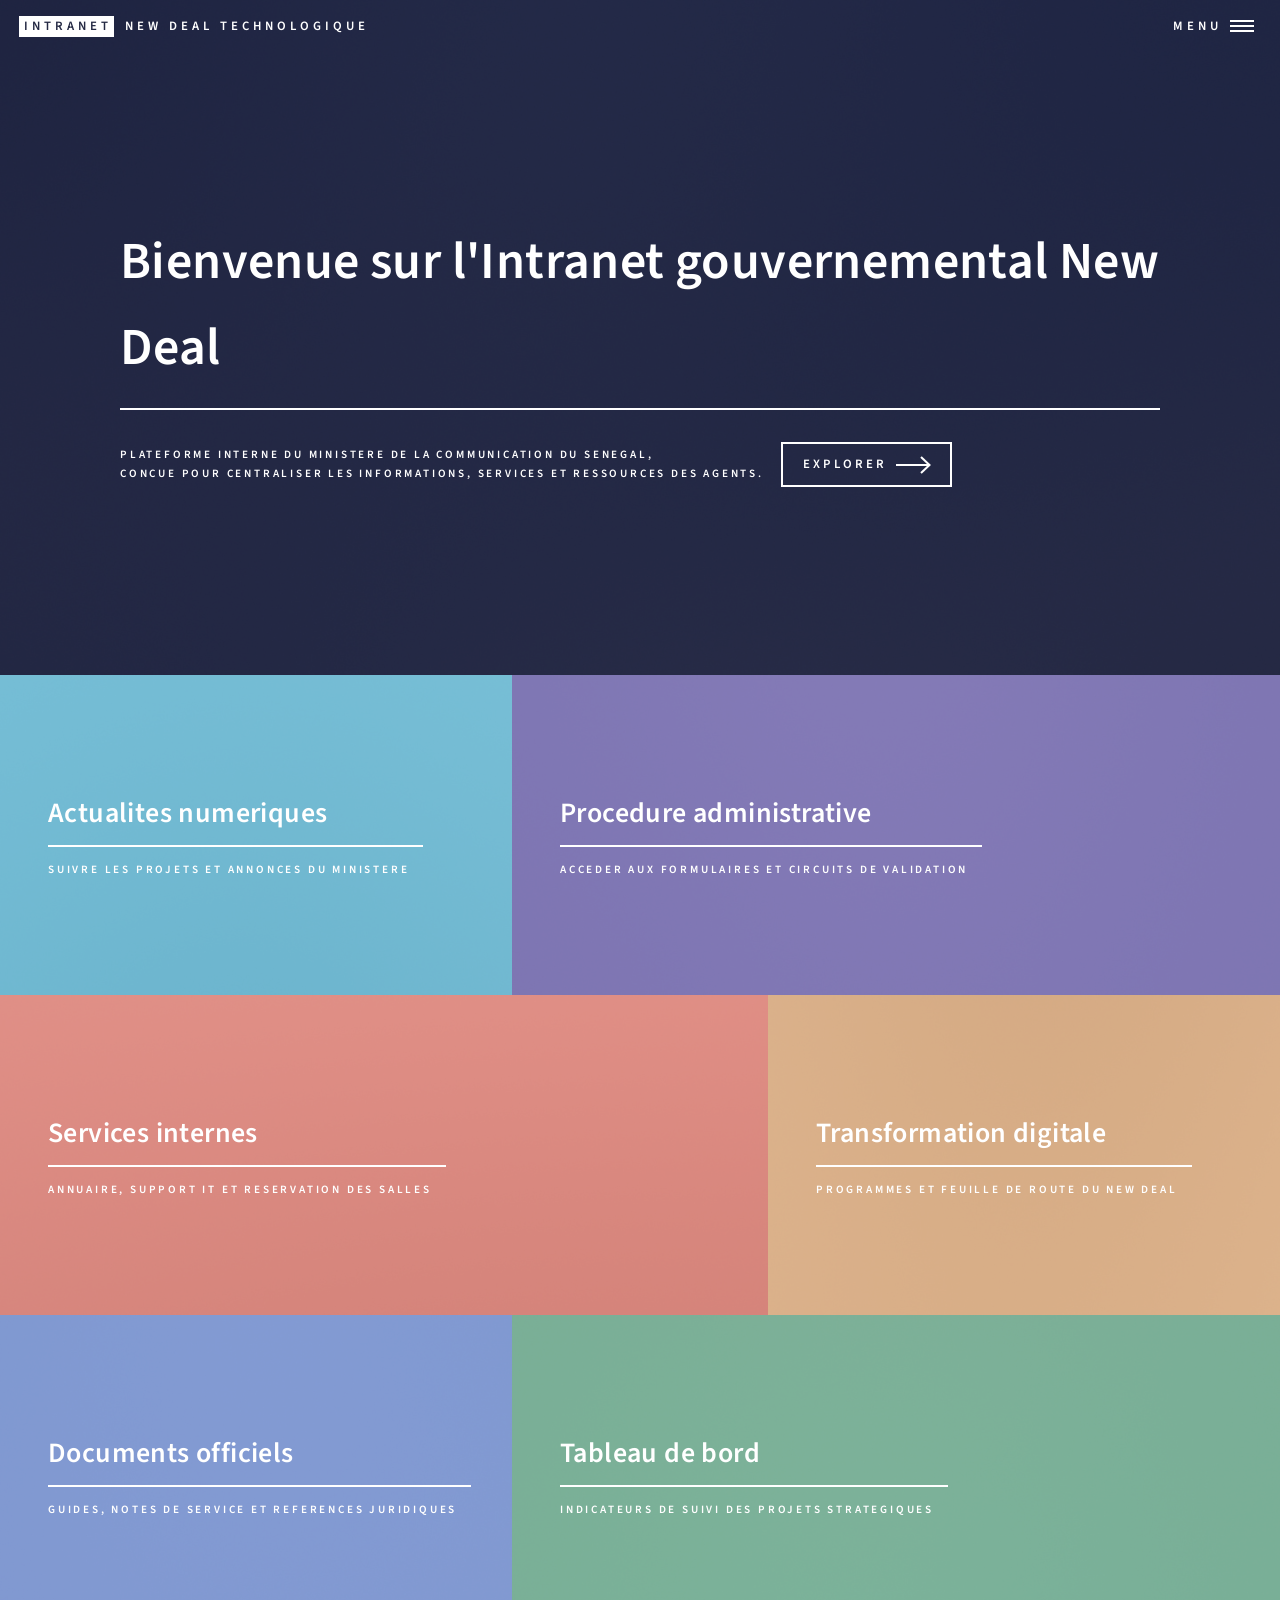
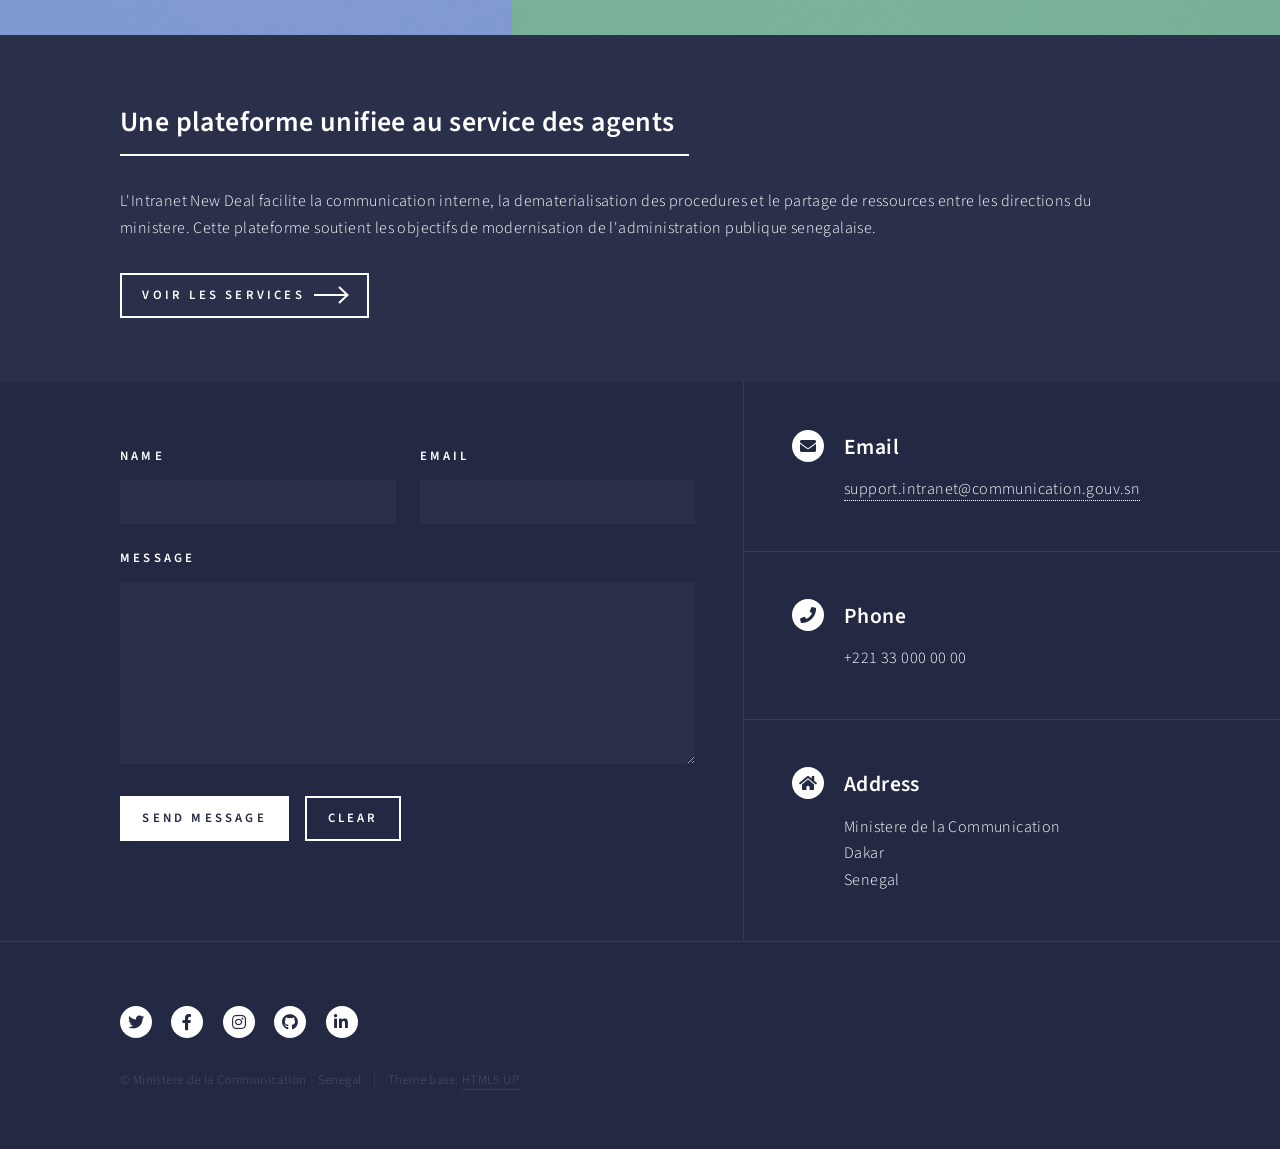
==== index.html @ 8e2087c8 "feat: setup intranet newdeal with CI/CD pipelines" ====
<!DOCTYPE HTML>
<!--
	Forty by HTML5 UP
	html5up.net | @ajlkn
	Free for personal and commercial use under the CCA 3.0 license (html5up.net/license)
-->
<html>
	<head>
		<title>Intranet New Deal Technologique - Ministere de la Communication</title>
		<meta charset="utf-8" />
		<meta name="viewport" content="width=device-width, initial-scale=1, user-scalable=no" />
		<link rel="stylesheet" href="assets/css/main.css" />
		<noscript><link rel="stylesheet" href="assets/css/noscript.css" /></noscript>
	</head>
	<body class="is-preload">

		<!-- Wrapper -->
			<div id="wrapper">

				<!-- Header -->
					<header id="header" class="alt">
						<a href="index.html" class="logo"><strong>Intranet</strong> <span>New Deal Technologique</span></a>
						<nav>
							<a href="#menu">Menu</a>
						</nav>
					</header>

				<!-- Menu -->
					<nav id="menu">
						<ul class="links">
							<li><a href="index.html">Accueil</a></li>
							<li><a href="landing.html">Services</a></li>
							<li><a href="generic.html">Direction ministerielle</a></li>
							<li><a href="elements.html">Ressources</a></li>
						</ul>
						<ul class="actions stacked">
							<li><a href="#one" class="button primary fit scrolly">Acceder aux services</a></li>
							<li><a href="#contact" class="button fit scrolly">Contacter le support</a></li>
						</ul>
					</nav>

				<!-- Banner -->
					<section id="banner" class="major">
						<div class="inner">
							<header class="major">
								<h1>Bienvenue sur l'Intranet gouvernemental New Deal</h1>
							</header>
							<div class="content">
								<p>Plateforme interne du Ministere de la Communication du Senegal,<br />
								concue pour centraliser les informations, services et ressources des agents.</p>
								<ul class="actions">
									<li><a href="#one" class="button next scrolly">Explorer</a></li>
								</ul>
							</div>
						</div>
					</section>

				<!-- Main -->
					<div id="main">

						<!-- One -->
							<section id="one" class="tiles">
								<article>
									<span class="image">
										<img src="images/pic01.jpg" alt="" />
									</span>
									<header class="major">
										<h3><a href="landing.html" class="link">Actualites numeriques</a></h3>
										<p>Suivre les projets et annonces du ministere</p>
									</header>
								</article>
								<article>
									<span class="image">
										<img src="images/pic02.jpg" alt="" />
									</span>
									<header class="major">
										<h3><a href="landing.html" class="link">Procedure administrative</a></h3>
										<p>Acceder aux formulaires et circuits de validation</p>
									</header>
								</article>
								<article>
									<span class="image">
										<img src="images/pic03.jpg" alt="" />
									</span>
									<header class="major">
										<h3><a href="landing.html" class="link">Services internes</a></h3>
										<p>Annuaire, support IT et reservation des salles</p>
									</header>
								</article>
								<article>
									<span class="image">
										<img src="images/pic04.jpg" alt="" />
									</span>
									<header class="major">
										<h3><a href="landing.html" class="link">Transformation digitale</a></h3>
										<p>Programmes et feuille de route du New Deal</p>
									</header>
								</article>
								<article>
									<span class="image">
										<img src="images/pic05.jpg" alt="" />
									</span>
									<header class="major">
										<h3><a href="landing.html" class="link">Documents officiels</a></h3>
										<p>Guides, notes de service et references juridiques</p>
									</header>
								</article>
								<article>
									<span class="image">
										<img src="images/pic06.jpg" alt="" />
									</span>
									<header class="major">
										<h3><a href="landing.html" class="link">Tableau de bord</a></h3>
										<p>Indicateurs de suivi des projets strategiques</p>
									</header>
								</article>
							</section>

						<!-- Two -->
							<section id="two">
								<div class="inner">
									<header class="major">
										<h2>Une plateforme unifiee au service des agents</h2>
									</header>
									<p>L'Intranet New Deal facilite la communication interne, la dematerialisation des procedures et le partage de ressources entre les directions du ministere. Cette plateforme soutient les objectifs de modernisation de l'administration publique senegalaise.</p>
									<ul class="actions">
										<li><a href="landing.html" class="button next">Voir les services</a></li>
									</ul>
								</div>
							</section>

					</div>

				<!-- Contact -->
					<section id="contact">
						<div class="inner">
							<section>
								<form method="post" action="#">
									<div class="fields">
										<div class="field half">
											<label for="name">Name</label>
											<input type="text" name="name" id="name" />
										</div>
										<div class="field half">
											<label for="email">Email</label>
											<input type="text" name="email" id="email" />
										</div>
										<div class="field">
											<label for="message">Message</label>
											<textarea name="message" id="message" rows="6"></textarea>
										</div>
									</div>
									<ul class="actions">
										<li><input type="submit" value="Send Message" class="primary" /></li>
										<li><input type="reset" value="Clear" /></li>
									</ul>
								</form>
							</section>
							<section class="split">
								<section>
									<div class="contact-method">
										<span class="icon solid alt fa-envelope"></span>
										<h3>Email</h3>
										<a href="#">support.intranet@communication.gouv.sn</a>
									</div>
								</section>
								<section>
									<div class="contact-method">
										<span class="icon solid alt fa-phone"></span>
										<h3>Phone</h3>
										<span>+221 33 000 00 00</span>
									</div>
								</section>
								<section>
									<div class="contact-method">
										<span class="icon solid alt fa-home"></span>
										<h3>Address</h3>
										<span>Ministere de la Communication<br />
										Dakar<br />
										Senegal</span>
									</div>
								</section>
							</section>
						</div>
					</section>

				<!-- Footer -->
					<footer id="footer">
						<div class="inner">
							<ul class="icons">
								<li><a href="#" class="icon brands alt fa-twitter"><span class="label">Twitter</span></a></li>
								<li><a href="#" class="icon brands alt fa-facebook-f"><span class="label">Facebook</span></a></li>
								<li><a href="#" class="icon brands alt fa-instagram"><span class="label">Instagram</span></a></li>
								<li><a href="#" class="icon brands alt fa-github"><span class="label">GitHub</span></a></li>
								<li><a href="#" class="icon brands alt fa-linkedin-in"><span class="label">LinkedIn</span></a></li>
							</ul>
							<ul class="copyright">
								<li>&copy; Ministere de la Communication - Senegal</li><li>Theme base: <a href="https://html5up.net">HTML5 UP</a></li>
							</ul>
						</div>
					</footer>

			</div>

		<!-- Scripts -->
			<script src="assets/js/jquery.min.js"></script>
			<script src="assets/js/jquery.scrolly.min.js"></script>
			<script src="assets/js/jquery.scrollex.min.js"></script>
			<script src="assets/js/browser.min.js"></script>
			<script src="assets/js/breakpoints.min.js"></script>
			<script src="assets/js/util.js"></script>
			<script src="assets/js/main.js"></script>

	</body>
</html>
---- assets/css/main.css ----
@import url(fontawesome-all.min.css);
@import url("https://fonts.googleapis.com/css?family=Source+Sans+Pro:300,300italic,600,600italic");

/*
	Forty by HTML5 UP
	html5up.net | @ajlkn
	Free for personal and commercial use under the CCA 3.0 license (html5up.net/license)
*/

html, body, div, span, applet, object,
iframe, h1, h2, h3, h4, h5, h6, p, blockquote,
pre, a, abbr, acronym, address, big, cite,
code, del, dfn, em, img, ins, kbd, q, s, samp,
small, strike, strong, sub, sup, tt, var, b,
u, i, center, dl, dt, dd, ol, ul, li, fieldset,
form, label, legend, table, caption, tbody,
tfoot, thead, tr, th, td, article, aside,
canvas, details, embed, figure, figcaption,
footer, header, hgroup, menu, nav, output, ruby,
section, summary, time, mark, audio, video {
	margin: 0;
	padding: 0;
	border: 0;
	font-size: 100%;
	font: inherit;
	vertical-align: baseline;}

article, aside, details, figcaption, figure,
footer, header, hgroup, menu, nav, section {
	display: block;}

body {
	line-height: 1;
}

ol, ul {
	list-style: none;
}

blockquote, q {
	quotes: none;
}

	blockquote:before, blockquote:after, q:before, q:after {
		content: '';
		content: none;
	}

table {
	border-collapse: collapse;
	border-spacing: 0;
}

body {
	-webkit-text-size-adjust: none;
}

mark {
	background-color: transparent;
	color: inherit;
}

input::-moz-focus-inner {
	border: 0;
	padding: 0;
}

input, select, textarea {
	-moz-appearance: none;
	-webkit-appearance: none;
	-ms-appearance: none;
	appearance: none;
}

/* Basic */

	@-ms-viewport {
		width: device-width;
	}

	body {
		-ms-overflow-style: scrollbar;
	}

	@media screen and (max-width: 480px) {

		html, body {
			min-width: 320px;
		}

	}

	html {
		box-sizing: border-box;
	}

	*, *:before, *:after {
		box-sizing: inherit;
	}

	body {
		background: #242943;
	}

		body.is-preload *, body.is-preload *:before, body.is-preload *:after {
			-moz-animation: none !important;
			-webkit-animation: none !important;
			-ms-animation: none !important;
			animation: none !important;
			-moz-transition: none !important;
			-webkit-transition: none !important;
			-ms-transition: none !important;
			transition: none !important;
		}

/* Type */

	body, input, select, textarea {
		color: #ffffff;
		font-family: "Source Sans Pro", Helvetica, sans-serif;
		font-size: 17pt;
		font-weight: 300;
		letter-spacing: 0.025em;
		line-height: 1.65;
	}

		@media screen and (max-width: 1680px) {

			body, input, select, textarea {
				font-size: 14pt;
			}

		}

		@media screen and (max-width: 1280px) {

			body, input, select, textarea {
				font-size: 12pt;
			}

		}

		@media screen and (max-width: 360px) {

			body, input, select, textarea {
				font-size: 11pt;
			}

		}

	a {
		-moz-transition: color 0.2s ease-in-out, border-bottom-color 0.2s ease-in-out;
		-webkit-transition: color 0.2s ease-in-out, border-bottom-color 0.2s ease-in-out;
		-ms-transition: color 0.2s ease-in-out, border-bottom-color 0.2s ease-in-out;
		transition: color 0.2s ease-in-out, border-bottom-color 0.2s ease-in-out;
		border-bottom: dotted 1px;
		color: inherit;
		text-decoration: none;
	}

		a:hover {
			border-bottom-color: transparent;
			color: #9bf1ff !important;
		}

		a:active {
			color: #53e3fb !important;
		}

	strong, b {
		color: #ffffff;
		font-weight: 600;
	}

	em, i {
		font-style: italic;
	}

	p {
		margin: 0 0 2em 0;
	}

	h1, h2, h3, h4, h5, h6 {
		color: #ffffff;
		font-weight: 600;
		line-height: 1.65;
		margin: 0 0 1em 0;
	}

		h1 a, h2 a, h3 a, h4 a, h5 a, h6 a {
			color: inherit;
			border-bottom: 0;
		}

	h1 {
		font-size: 2.5em;
	}

	h2 {
		font-size: 1.75em;
	}

	h3 {
		font-size: 1.35em;
	}

	h4 {
		font-size: 1.1em;
	}

	h5 {
		font-size: 0.9em;
	}

	h6 {
		font-size: 0.7em;
	}

	@media screen and (max-width: 736px) {

		h1 {
			font-size: 2em;
		}

		h2 {
			font-size: 1.5em;
		}

		h3 {
			font-size: 1.25em;
		}

	}

	sub {
		font-size: 0.8em;
		position: relative;
		top: 0.5em;
	}

	sup {
		font-size: 0.8em;
		position: relative;
		top: -0.5em;
	}

	blockquote {
		border-left: solid 4px rgba(212, 212, 255, 0.1);
		font-style: italic;
		margin: 0 0 2em 0;
		padding: 0.5em 0 0.5em 2em;
	}

	code {
		background: rgba(212, 212, 255, 0.035);
		font-family: "Courier New", monospace;
		font-size: 0.9em;
		margin: 0 0.25em;
		padding: 0.25em 0.65em;
	}

	pre {
		-webkit-overflow-scrolling: touch;
		font-family: "Courier New", monospace;
		font-size: 0.9em;
		margin: 0 0 2em 0;
	}

		pre code {
			display: block;
			line-height: 1.75;
			padding: 1em 1.5em;
			overflow-x: auto;
		}

	hr {
		border: 0;
		border-bottom: solid 1px rgba(212, 212, 255, 0.1);
		margin: 2em 0;
	}

		hr.major {
			margin: 3em 0;
		}

	.align-left {
		text-align: left;
	}

	.align-center {
		text-align: center;
	}

	.align-right {
		text-align: right;
	}

/* Row */

	.row {
		display: flex;
		flex-wrap: wrap;
		box-sizing: border-box;
		align-items: stretch;
	}

		.row > * {
			box-sizing: border-box;
		}

		.row.gtr-uniform > * > :last-child {
			margin-bottom: 0;
		}

		.row.aln-left {
			justify-content: flex-start;
		}

		.row.aln-center {
			justify-content: center;
		}

		.row.aln-right {
			justify-content: flex-end;
		}

		.row.aln-top {
			align-items: flex-start;
		}

		.row.aln-middle {
			align-items: center;
		}

		.row.aln-bottom {
			align-items: flex-end;
		}

		.row > .imp {
			order: -1;
		}

		.row > .col-1 {
			width: 8.33333%;
		}

		.row > .off-1 {
			margin-left: 8.33333%;
		}

		.row > .col-2 {
			width: 16.66667%;
		}

		.row > .off-2 {
			margin-left: 16.66667%;
		}

		.row > .col-3 {
			width: 25%;
		}

		.row > .off-3 {
			margin-left: 25%;
		}

		.row > .col-4 {
			width: 33.33333%;
		}

		.row > .off-4 {
			margin-left: 33.33333%;
		}

		.row > .col-5 {
			width: 41.66667%;
		}

		.row > .off-5 {
			margin-left: 41.66667%;
		}

		.row > .col-6 {
			width: 50%;
		}

		.row > .off-6 {
			margin-left: 50%;
		}

		.row > .col-7 {
			width: 58.33333%;
		}

		.row > .off-7 {
			margin-left: 58.33333%;
		}

		.row > .col-8 {
			width: 66.66667%;
		}

		.row > .off-8 {
			margin-left: 66.66667%;
		}

		.row > .col-9 {
			width: 75%;
		}

		.row > .off-9 {
			margin-left: 75%;
		}

		.row > .col-10 {
			width: 83.33333%;
		}

		.row > .off-10 {
			margin-left: 83.33333%;
		}

		.row > .col-11 {
			width: 91.66667%;
		}

		.row > .off-11 {
			margin-left: 91.66667%;
		}

		.row > .col-12 {
			width: 100%;
		}

		.row > .off-12 {
			margin-left: 100%;
		}

		.row.gtr-0 {
			margin-top: 0;
			margin-left: 0em;
		}

			.row.gtr-0 > * {
				padding: 0 0 0 0em;
			}

			.row.gtr-0.gtr-uniform {
				margin-top: 0em;
			}

				.row.gtr-0.gtr-uniform > * {
					padding-top: 0em;
				}

		.row.gtr-25 {
			margin-top: 0;
			margin-left: -0.5em;
		}

			.row.gtr-25 > * {
				padding: 0 0 0 0.5em;
			}

			.row.gtr-25.gtr-uniform {
				margin-top: -0.5em;
			}

				.row.gtr-25.gtr-uniform > * {
					padding-top: 0.5em;
				}

		.row.gtr-50 {
			margin-top: 0;
			margin-left: -1em;
		}

			.row.gtr-50 > * {
				padding: 0 0 0 1em;
			}

			.row.gtr-50.gtr-uniform {
				margin-top: -1em;
			}

				.row.gtr-50.gtr-uniform > * {
					padding-top: 1em;
				}

		.row {
			margin-top: 0;
			margin-left: -2em;
		}

			.row > * {
				padding: 0 0 0 2em;
			}

			.row.gtr-uniform {
				margin-top: -2em;
			}

				.row.gtr-uniform > * {
					padding-top: 2em;
				}

		.row.gtr-150 {
			margin-top: 0;
			margin-left: -3em;
		}

			.row.gtr-150 > * {
				padding: 0 0 0 3em;
			}

			.row.gtr-150.gtr-uniform {
				margin-top: -3em;
			}

				.row.gtr-150.gtr-uniform > * {
					padding-top: 3em;
				}

		.row.gtr-200 {
			margin-top: 0;
			margin-left: -4em;
		}

			.row.gtr-200 > * {
				padding: 0 0 0 4em;
			}

			.row.gtr-200.gtr-uniform {
				margin-top: -4em;
			}

				.row.gtr-200.gtr-uniform > * {
					padding-top: 4em;
				}

		@media screen and (max-width: 1680px) {

			.row {
				display: flex;
				flex-wrap: wrap;
				box-sizing: border-box;
				align-items: stretch;
			}

				.row > * {
					box-sizing: border-box;
				}

				.row.gtr-uniform > * > :last-child {
					margin-bottom: 0;
				}

				.row.aln-left {
					justify-content: flex-start;
				}

				.row.aln-center {
					justify-content: center;
				}

				.row.aln-right {
					justify-content: flex-end;
				}

				.row.aln-top {
					align-items: flex-start;
				}

				.row.aln-middle {
					align-items: center;
				}

				.row.aln-bottom {
					align-items: flex-end;
				}

				.row > .imp-xlarge {
					order: -1;
				}

				.row > .col-1-xlarge {
					width: 8.33333%;
				}

				.row > .off-1-xlarge {
					margin-left: 8.33333%;
				}

				.row > .col-2-xlarge {
					width: 16.66667%;
				}

				.row > .off-2-xlarge {
					margin-left: 16.66667%;
				}

				.row > .col-3-xlarge {
					width: 25%;
				}

				.row > .off-3-xlarge {
					margin-left: 25%;
				}

				.row > .col-4-xlarge {
					width: 33.33333%;
				}

				.row > .off-4-xlarge {
					margin-left: 33.33333%;
				}

				.row > .col-5-xlarge {
					width: 41.66667%;
				}

				.row > .off-5-xlarge {
					margin-left: 41.66667%;
				}

				.row > .col-6-xlarge {
					width: 50%;
				}

				.row > .off-6-xlarge {
					margin-left: 50%;
				}

				.row > .col-7-xlarge {
					width: 58.33333%;
				}

				.row > .off-7-xlarge {
					margin-left: 58.33333%;
				}

				.row > .col-8-xlarge {
					width: 66.66667%;
				}

				.row > .off-8-xlarge {
					margin-left: 66.66667%;
				}

				.row > .col-9-xlarge {
					width: 75%;
				}

				.row > .off-9-xlarge {
					margin-left: 75%;
				}

				.row > .col-10-xlarge {
					width: 83.33333%;
				}

				.row > .off-10-xlarge {
					margin-left: 83.33333%;
				}

				.row > .col-11-xlarge {
					width: 91.66667%;
				}

				.row > .off-11-xlarge {
					margin-left: 91.66667%;
				}

				.row > .col-12-xlarge {
					width: 100%;
				}

				.row > .off-12-xlarge {
					margin-left: 100%;
				}

				.row.gtr-0 {
					margin-top: 0;
					margin-left: 0em;
				}

					.row.gtr-0 > * {
						padding: 0 0 0 0em;
					}

					.row.gtr-0.gtr-uniform {
						margin-top: 0em;
					}

						.row.gtr-0.gtr-uniform > * {
							padding-top: 0em;
						}

				.row.gtr-25 {
					margin-top: 0;
					margin-left: -0.5em;
				}

					.row.gtr-25 > * {
						padding: 0 0 0 0.5em;
					}

					.row.gtr-25.gtr-uniform {
						margin-top: -0.5em;
					}

						.row.gtr-25.gtr-uniform > * {
							padding-top: 0.5em;
						}

				.row.gtr-50 {
					margin-top: 0;
					margin-left: -1em;
				}

					.row.gtr-50 > * {
						padding: 0 0 0 1em;
					}

					.row.gtr-50.gtr-uniform {
						margin-top: -1em;
					}

						.row.gtr-50.gtr-uniform > * {
							padding-top: 1em;
						}

				.row {
					margin-top: 0;
					margin-left: -2em;
				}

					.row > * {
						padding: 0 0 0 2em;
					}

					.row.gtr-uniform {
						margin-top: -2em;
					}

						.row.gtr-uniform > * {
							padding-top: 2em;
						}

				.row.gtr-150 {
					margin-top: 0;
					margin-left: -3em;
				}

					.row.gtr-150 > * {
						padding: 0 0 0 3em;
					}

					.row.gtr-150.gtr-uniform {
						margin-top: -3em;
					}

						.row.gtr-150.gtr-uniform > * {
							padding-top: 3em;
						}

				.row.gtr-200 {
					margin-top: 0;
					margin-left: -4em;
				}

					.row.gtr-200 > * {
						padding: 0 0 0 4em;
					}

					.row.gtr-200.gtr-uniform {
						margin-top: -4em;
					}

						.row.gtr-200.gtr-uniform > * {
							padding-top: 4em;
						}

		}

		@media screen and (max-width: 1280px) {

			.row {
				display: flex;
				flex-wrap: wrap;
				box-sizing: border-box;
				align-items: stretch;
			}

				.row > * {
					box-sizing: border-box;
				}

				.row.gtr-uniform > * > :last-child {
					margin-bottom: 0;
				}

				.row.aln-left {
					justify-content: flex-start;
				}

				.row.aln-center {
					justify-content: center;
				}

				.row.aln-right {
					justify-content: flex-end;
				}

				.row.aln-top {
					align-items: flex-start;
				}

				.row.aln-middle {
					align-items: center;
				}

				.row.aln-bottom {
					align-items: flex-end;
				}

				.row > .imp-large {
					order: -1;
				}

				.row > .col-1-large {
					width: 8.33333%;
				}

				.row > .off-1-large {
					margin-left: 8.33333%;
				}

				.row > .col-2-large {
					width: 16.66667%;
				}

				.row > .off-2-large {
					margin-left: 16.66667%;
				}

				.row > .col-3-large {
					width: 25%;
				}

				.row > .off-3-large {
					margin-left: 25%;
				}

				.row > .col-4-large {
					width: 33.33333%;
				}

				.row > .off-4-large {
					margin-left: 33.33333%;
				}

				.row > .col-5-large {
					width: 41.66667%;
				}

				.row > .off-5-large {
					margin-left: 41.66667%;
				}

				.row > .col-6-large {
					width: 50%;
				}

				.row > .off-6-large {
					margin-left: 50%;
				}

				.row > .col-7-large {
					width: 58.33333%;
				}

				.row > .off-7-large {
					margin-left: 58.33333%;
				}

				.row > .col-8-large {
					width: 66.66667%;
				}

				.row > .off-8-large {
					margin-left: 66.66667%;
				}

				.row > .col-9-large {
					width: 75%;
				}

				.row > .off-9-large {
					margin-left: 75%;
				}

				.row > .col-10-large {
					width: 83.33333%;
				}

				.row > .off-10-large {
					margin-left: 83.33333%;
				}

				.row > .col-11-large {
					width: 91.66667%;
				}

				.row > .off-11-large {
					margin-left: 91.66667%;
				}

				.row > .col-12-large {
					width: 100%;
				}

				.row > .off-12-large {
					margin-left: 100%;
				}

				.row.gtr-0 {
					margin-top: 0;
					margin-left: 0em;
				}

					.row.gtr-0 > * {
						padding: 0 0 0 0em;
					}

					.row.gtr-0.gtr-uniform {
						margin-top: 0em;
					}

						.row.gtr-0.gtr-uniform > * {
							padding-top: 0em;
						}

				.row.gtr-25 {
					margin-top: 0;
					margin-left: -0.375em;
				}

					.row.gtr-25 > * {
						padding: 0 0 0 0.375em;
					}

					.row.gtr-25.gtr-uniform {
						margin-top: -0.375em;
					}

						.row.gtr-25.gtr-uniform > * {
							padding-top: 0.375em;
						}

				.row.gtr-50 {
					margin-top: 0;
					margin-left: -0.75em;
				}

					.row.gtr-50 > * {
						padding: 0 0 0 0.75em;
					}

					.row.gtr-50.gtr-uniform {
						margin-top: -0.75em;
					}

						.row.gtr-50.gtr-uniform > * {
							padding-top: 0.75em;
						}

				.row {
					margin-top: 0;
					margin-left: -1.5em;
				}

					.row > * {
						padding: 0 0 0 1.5em;
					}

					.row.gtr-uniform {
						margin-top: -1.5em;
					}

						.row.gtr-uniform > * {
							padding-top: 1.5em;
						}

				.row.gtr-150 {
					margin-top: 0;
					margin-left: -2.25em;
				}

					.row.gtr-150 > * {
						padding: 0 0 0 2.25em;
					}

					.row.gtr-150.gtr-uniform {
						margin-top: -2.25em;
					}

						.row.gtr-150.gtr-uniform > * {
							padding-top: 2.25em;
						}

				.row.gtr-200 {
					margin-top: 0;
					margin-left: -3em;
				}

					.row.gtr-200 > * {
						padding: 0 0 0 3em;
					}

					.row.gtr-200.gtr-uniform {
						margin-top: -3em;
					}

						.row.gtr-200.gtr-uniform > * {
							padding-top: 3em;
						}

		}

		@media screen and (max-width: 980px) {

			.row {
				display: flex;
				flex-wrap: wrap;
				box-sizing: border-box;
				align-items: stretch;
			}

				.row > * {
					box-sizing: border-box;
				}

				.row.gtr-uniform > * > :last-child {
					margin-bottom: 0;
				}

				.row.aln-left {
					justify-content: flex-start;
				}

				.row.aln-center {
					justify-content: center;
				}

				.row.aln-right {
					justify-content: flex-end;
				}

				.row.aln-top {
					align-items: flex-start;
				}

				.row.aln-middle {
					align-items: center;
				}

				.row.aln-bottom {
					align-items: flex-end;
				}

				.row > .imp-medium {
					order: -1;
				}

				.row > .col-1-medium {
					width: 8.33333%;
				}

				.row > .off-1-medium {
					margin-left: 8.33333%;
				}

				.row > .col-2-medium {
					width: 16.66667%;
				}

				.row > .off-2-medium {
					margin-left: 16.66667%;
				}

				.row > .col-3-medium {
					width: 25%;
				}

				.row > .off-3-medium {
					margin-left: 25%;
				}

				.row > .col-4-medium {
					width: 33.33333%;
				}

				.row > .off-4-medium {
					margin-left: 33.33333%;
				}

				.row > .col-5-medium {
					width: 41.66667%;
				}

				.row > .off-5-medium {
					margin-left: 41.66667%;
				}

				.row > .col-6-medium {
					width: 50%;
				}

				.row > .off-6-medium {
					margin-left: 50%;
				}

				.row > .col-7-medium {
					width: 58.33333%;
				}

				.row > .off-7-medium {
					margin-left: 58.33333%;
				}

				.row > .col-8-medium {
					width: 66.66667%;
				}

				.row > .off-8-medium {
					margin-left: 66.66667%;
				}

				.row > .col-9-medium {
					width: 75%;
				}

				.row > .off-9-medium {
					margin-left: 75%;
				}

				.row > .col-10-medium {
					width: 83.33333%;
				}

				.row > .off-10-medium {
					margin-left: 83.33333%;
				}

				.row > .col-11-medium {
					width: 91.66667%;
				}

				.row > .off-11-medium {
					margin-left: 91.66667%;
				}

				.row > .col-12-medium {
					width: 100%;
				}

				.row > .off-12-medium {
					margin-left: 100%;
				}

				.row.gtr-0 {
					margin-top: 0;
					margin-left: 0em;
				}

					.row.gtr-0 > * {
						padding: 0 0 0 0em;
					}

					.row.gtr-0.gtr-uniform {
						margin-top: 0em;
					}

						.row.gtr-0.gtr-uniform > * {
							padding-top: 0em;
						}

				.row.gtr-25 {
					margin-top: 0;
					margin-left: -0.375em;
				}

					.row.gtr-25 > * {
						padding: 0 0 0 0.375em;
					}

					.row.gtr-25.gtr-uniform {
						margin-top: -0.375em;
					}

						.row.gtr-25.gtr-uniform > * {
							padding-top: 0.375em;
						}

				.row.gtr-50 {
					margin-top: 0;
					margin-left: -0.75em;
				}

					.row.gtr-50 > * {
						padding: 0 0 0 0.75em;
					}

					.row.gtr-50.gtr-uniform {
						margin-top: -0.75em;
					}

						.row.gtr-50.gtr-uniform > * {
							padding-top: 0.75em;
						}

				.row {
					margin-top: 0;
					margin-left: -1.5em;
				}

					.row > * {
						padding: 0 0 0 1.5em;
					}

					.row.gtr-uniform {
						margin-top: -1.5em;
					}

						.row.gtr-uniform > * {
							padding-top: 1.5em;
						}

				.row.gtr-150 {
					margin-top: 0;
					margin-left: -2.25em;
				}

					.row.gtr-150 > * {
						padding: 0 0 0 2.25em;
					}

					.row.gtr-150.gtr-uniform {
						margin-top: -2.25em;
					}

						.row.gtr-150.gtr-uniform > * {
							padding-top: 2.25em;
						}

				.row.gtr-200 {
					margin-top: 0;
					margin-left: -3em;
				}

					.row.gtr-200 > * {
						padding: 0 0 0 3em;
					}

					.row.gtr-200.gtr-uniform {
						margin-top: -3em;
					}

						.row.gtr-200.gtr-uniform > * {
							padding-top: 3em;
						}

		}

		@media screen and (max-width: 736px) {

			.row {
				display: flex;
				flex-wrap: wrap;
				box-sizing: border-box;
				align-items: stretch;
			}

				.row > * {
					box-sizing: border-box;
				}

				.row.gtr-uniform > * > :last-child {
					margin-bottom: 0;
				}

				.row.aln-left {
					justify-content: flex-start;
				}

				.row.aln-center {
					justify-content: center;
				}

				.row.aln-right {
					justify-content: flex-end;
				}

				.row.aln-top {
					align-items: flex-start;
				}

				.row.aln-middle {
					align-items: center;
				}

				.row.aln-bottom {
					align-items: flex-end;
				}

				.row > .imp-small {
					order: -1;
				}

				.row > .col-1-small {
					width: 8.33333%;
				}

				.row > .off-1-small {
					margin-left: 8.33333%;
				}

				.row > .col-2-small {
					width: 16.66667%;
				}

				.row > .off-2-small {
					margin-left: 16.66667%;
				}

				.row > .col-3-small {
					width: 25%;
				}

				.row > .off-3-small {
					margin-left: 25%;
				}

				.row > .col-4-small {
					width: 33.33333%;
				}

				.row > .off-4-small {
					margin-left: 33.33333%;
				}

				.row > .col-5-small {
					width: 41.66667%;
				}

				.row > .off-5-small {
					margin-left: 41.66667%;
				}

				.row > .col-6-small {
					width: 50%;
				}

				.row > .off-6-small {
					margin-left: 50%;
				}

				.row > .col-7-small {
					width: 58.33333%;
				}

				.row > .off-7-small {
					margin-left: 58.33333%;
				}

				.row > .col-8-small {
					width: 66.66667%;
				}

				.row > .off-8-small {
					margin-left: 66.66667%;
				}

				.row > .col-9-small {
					width: 75%;
				}

				.row > .off-9-small {
					margin-left: 75%;
				}

				.row > .col-10-small {
					width: 83.33333%;
				}

				.row > .off-10-small {
					margin-left: 83.33333%;
				}

				.row > .col-11-small {
					width: 91.66667%;
				}

				.row > .off-11-small {
					margin-left: 91.66667%;
				}

				.row > .col-12-small {
					width: 100%;
				}

				.row > .off-12-small {
					margin-left: 100%;
				}

				.row.gtr-0 {
					margin-top: 0;
					margin-left: 0em;
				}

					.row.gtr-0 > * {
						padding: 0 0 0 0em;
					}

					.row.gtr-0.gtr-uniform {
						margin-top: 0em;
					}

						.row.gtr-0.gtr-uniform > * {
							padding-top: 0em;
						}

				.row.gtr-25 {
					margin-top: 0;
					margin-left: -0.3125em;
				}

					.row.gtr-25 > * {
						padding: 0 0 0 0.3125em;
					}

					.row.gtr-25.gtr-uniform {
						margin-top: -0.3125em;
					}

						.row.gtr-25.gtr-uniform > * {
							padding-top: 0.3125em;
						}

				.row.gtr-50 {
					margin-top: 0;
					margin-left: -0.625em;
				}

					.row.gtr-50 > * {
						padding: 0 0 0 0.625em;
					}

					.row.gtr-50.gtr-uniform {
						margin-top: -0.625em;
					}

						.row.gtr-50.gtr-uniform > * {
							padding-top: 0.625em;
						}

				.row {
					margin-top: 0;
					margin-left: -1.25em;
				}

					.row > * {
						padding: 0 0 0 1.25em;
					}

					.row.gtr-uniform {
						margin-top: -1.25em;
					}

						.row.gtr-uniform > * {
							padding-top: 1.25em;
						}

				.row.gtr-150 {
					margin-top: 0;
					margin-left: -1.875em;
				}

					.row.gtr-150 > * {
						padding: 0 0 0 1.875em;
					}

					.row.gtr-150.gtr-uniform {
						margin-top: -1.875em;
					}

						.row.gtr-150.gtr-uniform > * {
							padding-top: 1.875em;
						}

				.row.gtr-200 {
					margin-top: 0;
					margin-left: -2.5em;
				}

					.row.gtr-200 > * {
						padding: 0 0 0 2.5em;
					}

					.row.gtr-200.gtr-uniform {
						margin-top: -2.5em;
					}

						.row.gtr-200.gtr-uniform > * {
							padding-top: 2.5em;
						}

		}

		@media screen and (max-width: 480px) {

			.row {
				display: flex;
				flex-wrap: wrap;
				box-sizing: border-box;
				align-items: stretch;
			}

				.row > * {
					box-sizing: border-box;
				}

				.row.gtr-uniform > * > :last-child {
					margin-bottom: 0;
				}

				.row.aln-left {
					justify-content: flex-start;
				}

				.row.aln-center {
					justify-content: center;
				}

				.row.aln-right {
					justify-content: flex-end;
				}

				.row.aln-top {
					align-items: flex-start;
				}

				.row.aln-middle {
					align-items: center;
				}

				.row.aln-bottom {
					align-items: flex-end;
				}

				.row > .imp-xsmall {
					order: -1;
				}

				.row > .col-1-xsmall {
					width: 8.33333%;
				}

				.row > .off-1-xsmall {
					margin-left: 8.33333%;
				}

				.row > .col-2-xsmall {
					width: 16.66667%;
				}

				.row > .off-2-xsmall {
					margin-left: 16.66667%;
				}

				.row > .col-3-xsmall {
					width: 25%;
				}

				.row > .off-3-xsmall {
					margin-left: 25%;
				}

				.row > .col-4-xsmall {
					width: 33.33333%;
				}

				.row > .off-4-xsmall {
					margin-left: 33.33333%;
				}

				.row > .col-5-xsmall {
					width: 41.66667%;
				}

				.row > .off-5-xsmall {
					margin-left: 41.66667%;
				}

				.row > .col-6-xsmall {
					width: 50%;
				}

				.row > .off-6-xsmall {
					margin-left: 50%;
				}

				.row > .col-7-xsmall {
					width: 58.33333%;
				}

				.row > .off-7-xsmall {
					margin-left: 58.33333%;
				}

				.row > .col-8-xsmall {
					width: 66.66667%;
				}

				.row > .off-8-xsmall {
					margin-left: 66.66667%;
				}

				.row > .col-9-xsmall {
					width: 75%;
				}

				.row > .off-9-xsmall {
					margin-left: 75%;
				}

				.row > .col-10-xsmall {
					width: 83.33333%;
				}

				.row > .off-10-xsmall {
					margin-left: 83.33333%;
				}

				.row > .col-11-xsmall {
					width: 91.66667%;
				}

				.row > .off-11-xsmall {
					margin-left: 91.66667%;
				}

				.row > .col-12-xsmall {
					width: 100%;
				}

				.row > .off-12-xsmall {
					margin-left: 100%;
				}

				.row.gtr-0 {
					margin-top: 0;
					margin-left: 0em;
				}

					.row.gtr-0 > * {
						padding: 0 0 0 0em;
					}

					.row.gtr-0.gtr-uniform {
						margin-top: 0em;
					}

						.row.gtr-0.gtr-uniform > * {
							padding-top: 0em;
						}

				.row.gtr-25 {
					margin-top: 0;
					margin-left: -0.3125em;
				}

					.row.gtr-25 > * {
						padding: 0 0 0 0.3125em;
					}

					.row.gtr-25.gtr-uniform {
						margin-top: -0.3125em;
					}

						.row.gtr-25.gtr-uniform > * {
							padding-top: 0.3125em;
						}

				.row.gtr-50 {
					margin-top: 0;
					margin-left: -0.625em;
				}

					.row.gtr-50 > * {
						padding: 0 0 0 0.625em;
					}

					.row.gtr-50.gtr-uniform {
						margin-top: -0.625em;
					}

						.row.gtr-50.gtr-uniform > * {
							padding-top: 0.625em;
						}

				.row {
					margin-top: 0;
					margin-left: -1.25em;
				}

					.row > * {
						padding: 0 0 0 1.25em;
					}

					.row.gtr-uniform {
						margin-top: -1.25em;
					}

						.row.gtr-uniform > * {
							padding-top: 1.25em;
						}

				.row.gtr-150 {
					margin-top: 0;
					margin-left: -1.875em;
				}

					.row.gtr-150 > * {
						padding: 0 0 0 1.875em;
					}

					.row.gtr-150.gtr-uniform {
						margin-top: -1.875em;
					}

						.row.gtr-150.gtr-uniform > * {
							padding-top: 1.875em;
						}

				.row.gtr-200 {
					margin-top: 0;
					margin-left: -2.5em;
				}

					.row.gtr-200 > * {
						padding: 0 0 0 2.5em;
					}

					.row.gtr-200.gtr-uniform {
						margin-top: -2.5em;
					}

						.row.gtr-200.gtr-uniform > * {
							padding-top: 2.5em;
						}

		}

/* Section/Article */

	section.special, article.special {
		text-align: center;
	}

	header.major {
		width: -moz-max-content;
		width: -webkit-max-content;
		width: -ms-max-content;
		width: max-content;
		margin-bottom: 2em;
	}

		header.major > :first-child {
			margin-bottom: 0;
			width: calc(100% + 0.5em);
		}

			header.major > :first-child:after {
				content: '';
				background-color: #ffffff;
				display: block;
				height: 2px;
				margin: 0.325em 0 0.5em 0;
				width: 100%;
			}

		header.major > p {
			font-size: 0.7em;
			font-weight: 600;
			letter-spacing: 0.25em;
			margin-bottom: 0;
			text-transform: uppercase;
		}

		body.is-ie header.major > :first-child:after {
			max-width: 9em;
		}

		body.is-ie header.major > h1:after {
			max-width: 100% !important;
		}

	@media screen and (max-width: 736px) {

		header.major > p br {
			display: none;
		}

	}

/* Form */

	form {
		margin: 0 0 2em 0;
	}

		form > :last-child {
			margin-bottom: 0;
		}

		form > .fields {
			display: -moz-flex;
			display: -webkit-flex;
			display: -ms-flex;
			display: flex;
			-moz-flex-wrap: wrap;
			-webkit-flex-wrap: wrap;
			-ms-flex-wrap: wrap;
			flex-wrap: wrap;
			width: calc(100% + 3em);
			margin: -1.5em 0 2em -1.5em;
		}

			form > .fields > .field {
				-moz-flex-grow: 0;
				-webkit-flex-grow: 0;
				-ms-flex-grow: 0;
				flex-grow: 0;
				-moz-flex-shrink: 0;
				-webkit-flex-shrink: 0;
				-ms-flex-shrink: 0;
				flex-shrink: 0;
				padding: 1.5em 0 0 1.5em;
				width: calc(100% - 1.5em);
			}

				form > .fields > .field.half {
					width: calc(50% - 0.75em);
				}

				form > .fields > .field.third {
					width: calc(100%/3 - 0.5em);
				}

				form > .fields > .field.quarter {
					width: calc(25% - 0.375em);
				}

		@media screen and (max-width: 480px) {

			form > .fields {
				width: calc(100% + 3em);
				margin: -1.5em 0 2em -1.5em;
			}

				form > .fields > .field {
					padding: 1.5em 0 0 1.5em;
					width: calc(100% - 1.5em);
				}

					form > .fields > .field.half {
						width: calc(100% - 1.5em);
					}

					form > .fields > .field.third {
						width: calc(100% - 1.5em);
					}

					form > .fields > .field.quarter {
						width: calc(100% - 1.5em);
					}

		}

	label {
		color: #ffffff;
		display: block;
		font-size: 0.8em;
		font-weight: 600;
		letter-spacing: 0.25em;
		margin: 0 0 1em 0;
		text-transform: uppercase;
	}

	input[type="text"],
	input[type="password"],
	input[type="email"],
	input[type="tel"],
	input[type="search"],
	input[type="url"],
	select,
	textarea {
		-moz-appearance: none;
		-webkit-appearance: none;
		-ms-appearance: none;
		appearance: none;
		background: rgba(212, 212, 255, 0.035);
		border: none;
		border-radius: 0;
		color: inherit;
		display: block;
		outline: 0;
		padding: 0 1em;
		text-decoration: none;
		width: 100%;
	}

		input[type="text"]:invalid,
		input[type="password"]:invalid,
		input[type="email"]:invalid,
		input[type="tel"]:invalid,
		input[type="search"]:invalid,
		input[type="url"]:invalid,
		select:invalid,
		textarea:invalid {
			box-shadow: none;
		}

		input[type="text"]:focus,
		input[type="password"]:focus,
		input[type="email"]:focus,
		input[type="tel"]:focus,
		input[type="search"]:focus,
		input[type="url"]:focus,
		select:focus,
		textarea:focus {
			border-color: #9bf1ff;
			box-shadow: 0 0 0 2px #9bf1ff;
		}

	select {
		background-image: url("data:image/svg+xml;charset=utf8,%3Csvg xmlns='http://www.w3.org/2000/svg' width='40' height='40' preserveAspectRatio='none' viewBox='0 0 40 40'%3E%3Cpath d='M9.4,12.3l10.4,10.4l10.4-10.4c0.2-0.2,0.5-0.4,0.9-0.4c0.3,0,0.6,0.1,0.9,0.4l3.3,3.3c0.2,0.2,0.4,0.5,0.4,0.9 c0,0.4-0.1,0.6-0.4,0.9L20.7,31.9c-0.2,0.2-0.5,0.4-0.9,0.4c-0.3,0-0.6-0.1-0.9-0.4L4.3,17.3c-0.2-0.2-0.4-0.5-0.4-0.9 c0-0.4,0.1-0.6,0.4-0.9l3.3-3.3c0.2-0.2,0.5-0.4,0.9-0.4S9.1,12.1,9.4,12.3z' fill='rgba(212, 212, 255, 0.1)' /%3E%3C/svg%3E");
		background-size: 1.25rem;
		background-repeat: no-repeat;
		background-position: calc(100% - 1rem) center;
		height: 2.75em;
		padding-right: 2.75em;
		text-overflow: ellipsis;
	}

		select option {
			color: #ffffff;
			background: #242943;
		}

		select:focus::-ms-value {
			background-color: transparent;
		}

		select::-ms-expand {
			display: none;
		}

	input[type="text"],
	input[type="password"],
	input[type="email"],
	input[type="tel"],
	input[type="search"],
	input[type="url"],
	select {
		height: 2.75em;
	}

	textarea {
		padding: 0.75em 1em;
	}

	input[type="checkbox"],
	input[type="radio"] {
		-moz-appearance: none;
		-webkit-appearance: none;
		-ms-appearance: none;
		appearance: none;
		display: block;
		float: left;
		margin-right: -2em;
		opacity: 0;
		width: 1em;
		z-index: -1;
	}

		input[type="checkbox"] + label,
		input[type="radio"] + label {
			text-decoration: none;
			color: #ffffff;
			cursor: pointer;
			display: inline-block;
			font-weight: 300;
			padding-left: 2.65em;
			padding-right: 0.75em;
			position: relative;
		}

			input[type="checkbox"] + label:before,
			input[type="radio"] + label:before {
				-moz-osx-font-smoothing: grayscale;
				-webkit-font-smoothing: antialiased;
				display: inline-block;
				font-style: normal;
				font-variant: normal;
				text-rendering: auto;
				line-height: 1;
				text-transform: none !important;
				font-family: 'Font Awesome 5 Free';
				font-weight: 900;
			}

			input[type="checkbox"] + label:before,
			input[type="radio"] + label:before {
				background: rgba(212, 212, 255, 0.035);
				content: '';
				display: inline-block;
				font-size: 0.8em;
				height: 2.0625em;
				left: 0;
				letter-spacing: 0;
				line-height: 2.0625em;
				position: absolute;
				text-align: center;
				top: 0;
				width: 2.0625em;
			}

		input[type="checkbox"]:checked + label:before,
		input[type="radio"]:checked + label:before {
			background: #ffffff;
			border-color: #9bf1ff;
			content: '\f00c';
			color: #242943;
		}

		input[type="checkbox"]:focus + label:before,
		input[type="radio"]:focus + label:before {
			box-shadow: 0 0 0 2px #9bf1ff;
		}

	input[type="radio"] + label:before {
		border-radius: 100%;
	}

	::-webkit-input-placeholder {
		color: rgba(244, 244, 255, 0.2) !important;
		opacity: 1.0;
	}

	:-moz-placeholder {
		color: rgba(244, 244, 255, 0.2) !important;
		opacity: 1.0;
	}

	::-moz-placeholder {
		color: rgba(244, 244, 255, 0.2) !important;
		opacity: 1.0;
	}

	:-ms-input-placeholder {
		color: rgba(244, 244, 255, 0.2) !important;
		opacity: 1.0;
	}

/* Box */

	.box {
		border: solid 1px rgba(212, 212, 255, 0.1);
		margin-bottom: 2em;
		padding: 1.5em;
	}

		.box > :last-child,
		.box > :last-child > :last-child,
		.box > :last-child > :last-child > :last-child {
			margin-bottom: 0;
		}

		.box.alt {
			border: 0;
			border-radius: 0;
			padding: 0;
		}

/* Icon */

	.icon {
		text-decoration: none;
		border-bottom: none;
		position: relative;
	}

		.icon:before {
			-moz-osx-font-smoothing: grayscale;
			-webkit-font-smoothing: antialiased;
			display: inline-block;
			font-style: normal;
			font-variant: normal;
			text-rendering: auto;
			line-height: 1;
			text-transform: none !important;
			font-family: 'Font Awesome 5 Free';
			font-weight: 400;
		}

		.icon > .label {
			display: none;
		}

		.icon:before {
			line-height: inherit;
		}

		.icon.solid:before {
			font-weight: 900;
		}

		.icon.brands:before {
			font-family: 'Font Awesome 5 Brands';
		}

		.icon.alt:before {
			background-color: #ffffff;
			border-radius: 100%;
			color: #242943;
			display: inline-block;
			height: 2em;
			line-height: 2em;
			text-align: center;
			width: 2em;
		}

	a.icon.alt:before {
		-moz-transition: background-color 0.2s ease-in-out;
		-webkit-transition: background-color 0.2s ease-in-out;
		-ms-transition: background-color 0.2s ease-in-out;
		transition: background-color 0.2s ease-in-out;
	}

	a.icon.alt:hover:before {
		background-color: #6fc3df;
	}

	a.icon.alt:active:before {
		background-color: #37a6cb;
	}

/* Image */

	.image {
		border: 0;
		display: inline-block;
		position: relative;
	}

		.image img {
			display: block;
		}

		.image.left, .image.right {
			max-width: 30%;
		}

			.image.left img, .image.right img {
				width: 100%;
			}

		.image.left {
			float: left;
			margin: 0 1.5em 1.25em 0;
			top: 0.25em;
		}

		.image.right {
			float: right;
			margin: 0 0 1.25em 1.5em;
			top: 0.25em;
		}

		.image.fit {
			display: block;
			margin: 0 0 2em 0;
			width: 100%;
		}

			.image.fit img {
				width: 100%;
			}

		.image.main {
			display: block;
			margin: 2.5em 0;
			width: 100%;
		}

			.image.main img {
				width: 100%;
			}

			@media screen and (max-width: 736px) {

				.image.main {
					margin: 1.5em 0;
				}

			}

/* List */

	ol {
		list-style: decimal;
		margin: 0 0 2em 0;
		padding-left: 1.25em;
	}

		ol li {
			padding-left: 0.25em;
		}

	ul {
		list-style: disc;
		margin: 0 0 2em 0;
		padding-left: 1em;
	}

		ul li {
			padding-left: 0.5em;
		}

		ul.alt {
			list-style: none;
			padding-left: 0;
		}

			ul.alt li {
				border-top: solid 1px rgba(212, 212, 255, 0.1);
				padding: 0.5em 0;
			}

				ul.alt li:first-child {
					border-top: 0;
					padding-top: 0;
				}

	dl {
		margin: 0 0 2em 0;
	}

		dl dt {
			display: block;
			font-weight: 600;
			margin: 0 0 1em 0;
		}

		dl dd {
			margin-left: 2em;
		}

/* Actions */

	ul.actions {
		display: -moz-flex;
		display: -webkit-flex;
		display: -ms-flex;
		display: flex;
		cursor: default;
		list-style: none;
		margin-left: -1em;
		padding-left: 0;
	}

		ul.actions li {
			padding: 0 0 0 1em;
			vertical-align: middle;
		}

		ul.actions.special {
			-moz-justify-content: center;
			-webkit-justify-content: center;
			-ms-justify-content: center;
			justify-content: center;
			width: 100%;
			margin-left: 0;
		}

			ul.actions.special li:first-child {
				padding-left: 0;
			}

		ul.actions.stacked {
			-moz-flex-direction: column;
			-webkit-flex-direction: column;
			-ms-flex-direction: column;
			flex-direction: column;
			margin-left: 0;
		}

			ul.actions.stacked li {
				padding: 1.3em 0 0 0;
			}

				ul.actions.stacked li:first-child {
					padding-top: 0;
				}

		ul.actions.fit {
			width: calc(100% + 1em);
		}

			ul.actions.fit li {
				-moz-flex-grow: 1;
				-webkit-flex-grow: 1;
				-ms-flex-grow: 1;
				flex-grow: 1;
				-moz-flex-shrink: 1;
				-webkit-flex-shrink: 1;
				-ms-flex-shrink: 1;
				flex-shrink: 1;
				width: 100%;
			}

				ul.actions.fit li > * {
					width: 100%;
				}

			ul.actions.fit.stacked {
				width: 100%;
			}

/* Icons */

	ul.icons {
		cursor: default;
		list-style: none;
		padding-left: 0;
	}

		ul.icons li {
			display: inline-block;
			padding: 0 1em 0 0;
		}

			ul.icons li:last-child {
				padding-right: 0;
			}

		@media screen and (max-width: 736px) {

			ul.icons li {
				padding: 0 0.75em 0 0;
			}

		}

/* Pagination */

	ul.pagination {
		cursor: default;
		list-style: none;
		padding-left: 0;
	}

		ul.pagination li {
			display: inline-block;
			padding-left: 0;
			vertical-align: middle;
		}

			ul.pagination li > .page {
				-moz-transition: background-color 0.2s ease-in-out, color 0.2s ease-in-out;
				-webkit-transition: background-color 0.2s ease-in-out, color 0.2s ease-in-out;
				-ms-transition: background-color 0.2s ease-in-out, color 0.2s ease-in-out;
				transition: background-color 0.2s ease-in-out, color 0.2s ease-in-out;
				border-bottom: 0;
				display: inline-block;
				font-size: 0.8em;
				font-weight: 600;
				height: 1.5em;
				line-height: 1.5em;
				margin: 0 0.125em;
				min-width: 1.5em;
				padding: 0 0.5em;
				text-align: center;
			}

				ul.pagination li > .page.active {
					background-color: #ffffff;
					color: #242943;
				}

					ul.pagination li > .page.active:hover {
						background-color: #9bf1ff;
						color: #242943 !important;
					}

					ul.pagination li > .page.active:active {
						background-color: #53e3fb;
					}

			ul.pagination li:first-child {
				padding-right: 0.75em;
			}

			ul.pagination li:last-child {
				padding-left: 0.75em;
			}

		@media screen and (max-width: 480px) {

			ul.pagination li:nth-child(n+2):nth-last-child(n+2) {
				display: none;
			}

			ul.pagination li:first-child {
				padding-right: 0;
			}

		}

/* Table */

	.table-wrapper {
		-webkit-overflow-scrolling: touch;
		overflow-x: auto;
	}

	table {
		margin: 0 0 2em 0;
		width: 100%;
	}

		table tbody tr {
			border: solid 1px rgba(212, 212, 255, 0.1);
			border-left: 0;
			border-right: 0;
		}

			table tbody tr:nth-child(2n + 1) {
				background-color: rgba(212, 212, 255, 0.035);
			}

		table td {
			padding: 0.75em 0.75em;
		}

		table th {
			color: #ffffff;
			font-size: 0.9em;
			font-weight: 600;
			padding: 0 0.75em 0.75em 0.75em;
			text-align: left;
		}

		table thead {
			border-bottom: solid 2px rgba(212, 212, 255, 0.1);
		}

		table tfoot {
			border-top: solid 2px rgba(212, 212, 255, 0.1);
		}

		table.alt {
			border-collapse: separate;
		}

			table.alt tbody tr td {
				border: solid 1px rgba(212, 212, 255, 0.1);
				border-left-width: 0;
				border-top-width: 0;
			}

				table.alt tbody tr td:first-child {
					border-left-width: 1px;
				}

			table.alt tbody tr:first-child td {
				border-top-width: 1px;
			}

			table.alt thead {
				border-bottom: 0;
			}

			table.alt tfoot {
				border-top: 0;
			}

/* Button */

	input[type="submit"],
	input[type="reset"],
	input[type="button"],
	button,
	.button {
		-moz-appearance: none;
		-webkit-appearance: none;
		-ms-appearance: none;
		appearance: none;
		-moz-transition: background-color 0.2s ease-in-out, box-shadow 0.2s ease-in-out, color 0.2s ease-in-out;
		-webkit-transition: background-color 0.2s ease-in-out, box-shadow 0.2s ease-in-out, color 0.2s ease-in-out;
		-ms-transition: background-color 0.2s ease-in-out, box-shadow 0.2s ease-in-out, color 0.2s ease-in-out;
		transition: background-color 0.2s ease-in-out, box-shadow 0.2s ease-in-out, color 0.2s ease-in-out;
		background-color: transparent;
		border: 0;
		border-radius: 0;
		box-shadow: inset 0 0 0 2px #ffffff;
		color: #ffffff;
		cursor: pointer;
		display: inline-block;
		font-size: 0.8em;
		font-weight: 600;
		height: 3.5em;
		letter-spacing: 0.25em;
		line-height: 3.5em;
		padding: 0 1.75em;
		text-align: center;
		text-decoration: none;
		text-transform: uppercase;
		white-space: nowrap;
	}

		input[type="submit"]:hover, input[type="submit"]:active,
		input[type="reset"]:hover,
		input[type="reset"]:active,
		input[type="button"]:hover,
		input[type="button"]:active,
		button:hover,
		button:active,
		.button:hover,
		.button:active {
			box-shadow: inset 0 0 0 2px #9bf1ff;
			color: #9bf1ff;
		}

		input[type="submit"]:active,
		input[type="reset"]:active,
		input[type="button"]:active,
		button:active,
		.button:active {
			background-color: rgba(155, 241, 255, 0.1);
			box-shadow: inset 0 0 0 2px #53e3fb;
			color: #53e3fb;
		}

		input[type="submit"].icon:before,
		input[type="reset"].icon:before,
		input[type="button"].icon:before,
		button.icon:before,
		.button.icon:before {
			margin-right: 0.5em;
		}

		input[type="submit"].fit,
		input[type="reset"].fit,
		input[type="button"].fit,
		button.fit,
		.button.fit {
			width: 100%;
		}

		input[type="submit"].small,
		input[type="reset"].small,
		input[type="button"].small,
		button.small,
		.button.small {
			font-size: 0.6em;
		}

		input[type="submit"].large,
		input[type="reset"].large,
		input[type="button"].large,
		button.large,
		.button.large {
			font-size: 1.25em;
			height: 3em;
			line-height: 3em;
		}

		input[type="submit"].next,
		input[type="reset"].next,
		input[type="button"].next,
		button.next,
		.button.next {
			padding-right: 4.5em;
			position: relative;
		}

			input[type="submit"].next:before, input[type="submit"].next:after,
			input[type="reset"].next:before,
			input[type="reset"].next:after,
			input[type="button"].next:before,
			input[type="button"].next:after,
			button.next:before,
			button.next:after,
			.button.next:before,
			.button.next:after {
				-moz-transition: opacity 0.2s ease-in-out;
				-webkit-transition: opacity 0.2s ease-in-out;
				-ms-transition: opacity 0.2s ease-in-out;
				transition: opacity 0.2s ease-in-out;
				background-position: center right;
				background-repeat: no-repeat;
				background-size: 36px 24px;
				content: '';
				display: block;
				height: 100%;
				position: absolute;
				right: 1.5em;
				top: 0;
				vertical-align: middle;
				width: 36px;
			}

			input[type="submit"].next:before,
			input[type="reset"].next:before,
			input[type="button"].next:before,
			button.next:before,
			.button.next:before {
				background-image: url("data:image/svg+xml;charset=utf8,%3Csvg xmlns='http://www.w3.org/2000/svg' xmlns:xlink='http://www.w3.org/1999/xlink' width='36px' height='24px' viewBox='0 0 36 24' zoomAndPan='disable'%3E%3Cstyle%3Eline %7B stroke: %23ffffff%3B stroke-width: 2px%3B %7D%3C/style%3E%3Cline x1='0' y1='12' x2='34' y2='12' /%3E%3Cline x1='25' y1='4' x2='34' y2='12.5' /%3E%3Cline x1='25' y1='20' x2='34' y2='11.5' /%3E%3C/svg%3E");
			}

			input[type="submit"].next:after,
			input[type="reset"].next:after,
			input[type="button"].next:after,
			button.next:after,
			.button.next:after {
				background-image: url("data:image/svg+xml;charset=utf8,%3Csvg xmlns='http://www.w3.org/2000/svg' xmlns:xlink='http://www.w3.org/1999/xlink' width='36px' height='24px' viewBox='0 0 36 24' zoomAndPan='disable'%3E%3Cstyle%3Eline %7B stroke: %239bf1ff%3B stroke-width: 2px%3B %7D%3C/style%3E%3Cline x1='0' y1='12' x2='34' y2='12' /%3E%3Cline x1='25' y1='4' x2='34' y2='12.5' /%3E%3Cline x1='25' y1='20' x2='34' y2='11.5' /%3E%3C/svg%3E");
				opacity: 0;
				z-index: 1;
			}

			input[type="submit"].next:hover:after, input[type="submit"].next:active:after,
			input[type="reset"].next:hover:after,
			input[type="reset"].next:active:after,
			input[type="button"].next:hover:after,
			input[type="button"].next:active:after,
			button.next:hover:after,
			button.next:active:after,
			.button.next:hover:after,
			.button.next:active:after {
				opacity: 1;
			}

			@media screen and (max-width: 1280px) {

				input[type="submit"].next,
				input[type="reset"].next,
				input[type="button"].next,
				button.next,
				.button.next {
					padding-right: 5em;
				}

			}

		input[type="submit"].primary,
		input[type="reset"].primary,
		input[type="button"].primary,
		button.primary,
		.button.primary {
			background-color: #ffffff;
			box-shadow: none;
			color: #242943;
		}

			input[type="submit"].primary:hover, input[type="submit"].primary:active,
			input[type="reset"].primary:hover,
			input[type="reset"].primary:active,
			input[type="button"].primary:hover,
			input[type="button"].primary:active,
			button.primary:hover,
			button.primary:active,
			.button.primary:hover,
			.button.primary:active {
				background-color: #9bf1ff;
				color: #242943 !important;
			}

			input[type="submit"].primary:active,
			input[type="reset"].primary:active,
			input[type="button"].primary:active,
			button.primary:active,
			.button.primary:active {
				background-color: #53e3fb;
			}

		input[type="submit"].disabled, input[type="submit"]:disabled,
		input[type="reset"].disabled,
		input[type="reset"]:disabled,
		input[type="button"].disabled,
		input[type="button"]:disabled,
		button.disabled,
		button:disabled,
		.button.disabled,
		.button:disabled {
			pointer-events: none;
			cursor: default;
			opacity: 0.25;
		}

/* Tiles */

	.tiles {
		display: -moz-flex;
		display: -webkit-flex;
		display: -ms-flex;
		display: flex;
		-moz-flex-wrap: wrap;
		-webkit-flex-wrap: wrap;
		-ms-flex-wrap: wrap;
		flex-wrap: wrap;
		border-top: 0 !important;
	}

		.tiles + * {
			border-top: 0 !important;
		}

		.tiles article {
			-moz-align-items: center;
			-webkit-align-items: center;
			-ms-align-items: center;
			align-items: center;
			display: -moz-flex;
			display: -webkit-flex;
			display: -ms-flex;
			display: flex;
			-moz-transition: -moz-transform 0.25s ease, opacity 0.25s ease, -moz-filter 1s ease, -webkit-filter 1s ease;
			-webkit-transition: -webkit-transform 0.25s ease, opacity 0.25s ease, -webkit-filter 1s ease, -webkit-filter 1s ease;
			-ms-transition: -ms-transform 0.25s ease, opacity 0.25s ease, -ms-filter 1s ease, -webkit-filter 1s ease;
			transition: transform 0.25s ease, opacity 0.25s ease, filter 1s ease, -webkit-filter 1s ease;
			padding: 4em 4em 2em 4em ;
			background-position: center;
			background-repeat: no-repeat;
			background-size: cover;
			cursor: default;
			height: 40vh;
			max-height: 40em;
			min-height: 23em;
			overflow: hidden;
			position: relative;
			width: 40%;
		}

			.tiles article .image {
				display: none;
			}

			.tiles article header {
				position: relative;
				z-index: 3;
			}

			.tiles article h3 {
				font-size: 1.75em;
			}

				.tiles article h3 a:hover {
					color: inherit !important;
				}

			.tiles article .link.primary {
				border: 0;
				height: 100%;
				left: 0;
				position: absolute;
				top: 0;
				width: 100%;
				z-index: 4;
			}

			.tiles article:before {
				-moz-transition: opacity 0.5s ease;
				-webkit-transition: opacity 0.5s ease;
				-ms-transition: opacity 0.5s ease;
				transition: opacity 0.5s ease;
				bottom: 0;
				content: '';
				display: block;
				height: 100%;
				left: 0;
				opacity: 0.85;
				position: absolute;
				width: 100%;
				z-index: 2;
			}

			.tiles article:after {
				background-color: rgba(36, 41, 67, 0.25);
				content: '';
				display: block;
				height: 100%;
				left: 0;
				position: absolute;
				top: 0;
				width: 100%;
				z-index: 1;
			}

			.tiles article:hover:before {
				opacity: 0;
			}

			.tiles article.is-transitioning {
				-moz-transform: scale(0.95);
				-webkit-transform: scale(0.95);
				-ms-transform: scale(0.95);
				transform: scale(0.95);
				-moz-filter: blur(0.5em);
				-webkit-filter: blur(0.5em);
				-ms-filter: blur(0.5em);
				filter: blur(0.5em);
				opacity: 0;
			}

			.tiles article:nth-child(4n - 1), .tiles article:nth-child(4n - 2) {
				width: 60%;
			}

			.tiles article:nth-child(6n - 5):before {
				background-color: #6fc3df;
			}

			.tiles article:nth-child(6n - 4):before {
				background-color: #8d82c4;
			}

			.tiles article:nth-child(6n - 3):before {
				background-color: #ec8d81;
			}

			.tiles article:nth-child(6n - 2):before {
				background-color: #e7b788;
			}

			.tiles article:nth-child(6n - 1):before {
				background-color: #8ea9e8;
			}

			.tiles article:nth-child(6n):before {
				background-color: #87c5a4;
			}

		@media screen and (max-width: 1280px) {

			.tiles article {
				padding: 4em 3em 2em 3em ;
				height: 30vh;
				max-height: 30em;
				min-height: 20em;
			}

		}

		@media screen and (max-width: 980px) {

			.tiles article {
				width: 50% !important;
			}

		}

		@media screen and (max-width: 736px) {

			.tiles article {
				padding: 3em 1.5em 1em 1.5em ;
				height: 16em;
				max-height: none;
				min-height: 0;
			}

				.tiles article h3 {
					font-size: 1.5em;
				}

		}

		@media screen and (max-width: 480px) {

			.tiles {
				display: block;
			}

				.tiles article {
					height: 20em;
					width: 100% !important;
				}

		}

/* Contact Method */

	.contact-method {
		margin: 0 0 2em 0;
		padding-left: 3.25em;
		position: relative;
	}

		.contact-method .icon {
			left: 0;
			position: absolute;
			top: 0;
		}

		.contact-method h3 {
			margin: 0 0 0.5em 0;
		}

/* Spotlights */

	.spotlights {
		border-top: 0 !important;
	}

		.spotlights + * {
			border-top: 0 !important;
		}

		.spotlights > section {
			display: -moz-flex;
			display: -webkit-flex;
			display: -ms-flex;
			display: flex;
			-moz-flex-direction: row;
			-webkit-flex-direction: row;
			-ms-flex-direction: row;
			flex-direction: row;
			background-color: #2e3450;
		}

			.spotlights > section > .image {
				background-position: center center;
				background-size: cover;
				border-radius: 0;
				display: block;
				position: relative;
				width: 30%;
			}

				.spotlights > section > .image img {
					border-radius: 0;
					display: block;
					width: 100%;
				}

				.spotlights > section > .image:before {
					background: rgba(36, 41, 67, 0.9);
					content: '';
					display: block;
					height: 100%;
					left: 0;
					opacity: 0;
					position: absolute;
					top: 0;
					width: 100%;
				}

			.spotlights > section > .content {
				display: -moz-flex;
				display: -webkit-flex;
				display: -ms-flex;
				display: flex;
				-moz-flex-direction: column;
				-webkit-flex-direction: column;
				-ms-flex-direction: column;
				flex-direction: column;
				-moz-justify-content: center;
				-webkit-justify-content: center;
				-ms-justify-content: center;
				justify-content: center;
				-moz-align-items: center;
				-webkit-align-items: center;
				-ms-align-items: center;
				align-items: center;
				padding: 2em 3em 0.1em 3em ;
				width: 70%;
			}

				.spotlights > section > .content > .inner {
					margin: 0 auto;
					max-width: 100%;
					width: 65em;
				}

			.spotlights > section:nth-child(2n) {
				-moz-flex-direction: row-reverse;
				-webkit-flex-direction: row-reverse;
				-ms-flex-direction: row-reverse;
				flex-direction: row-reverse;
				background-color: #333856;
			}

				.spotlights > section:nth-child(2n) > .content {
					-moz-align-items: -moz-flex-end;
					-webkit-align-items: -webkit-flex-end;
					-ms-align-items: -ms-flex-end;
					align-items: flex-end;
				}

		@media screen and (max-width: 1680px) {

			.spotlights > section > .image {
				width: 40%;
			}

			.spotlights > section > .content {
				width: 60%;
			}

		}

		@media screen and (max-width: 1280px) {

			.spotlights > section > .image {
				width: 45%;
			}

			.spotlights > section > .content {
				width: 55%;
			}

		}

		@media screen and (max-width: 980px) {

			.spotlights > section {
				display: block;
			}

				.spotlights > section > .image {
					width: 100%;
				}

				.spotlights > section > .content {
					padding: 4em 3em 2em 3em ;
					width: 100%;
				}

		}

		@media screen and (max-width: 736px) {

			.spotlights > section > .content {
				padding: 3em 1.5em 1em 1.5em ;
			}

		}

/* Header */

	@-moz-keyframes reveal-header {
		0% {
			top: -4em;
			opacity: 0;
		}

		100% {
			top: 0;
			opacity: 1;
		}
	}

	@-webkit-keyframes reveal-header {
		0% {
			top: -4em;
			opacity: 0;
		}

		100% {
			top: 0;
			opacity: 1;
		}
	}

	@-ms-keyframes reveal-header {
		0% {
			top: -4em;
			opacity: 0;
		}

		100% {
			top: 0;
			opacity: 1;
		}
	}

	@keyframes reveal-header {
		0% {
			top: -4em;
			opacity: 0;
		}

		100% {
			top: 0;
			opacity: 1;
		}
	}

	#header {
		display: -moz-flex;
		display: -webkit-flex;
		display: -ms-flex;
		display: flex;
		background-color: #2a2f4a;
		box-shadow: 0 0 0.25em 0 rgba(0, 0, 0, 0.15);
		cursor: default;
		font-weight: 600;
		height: 3.25em;
		left: 0;
		letter-spacing: 0.25em;
		line-height: 3.25em;
		margin: 0;
		position: fixed;
		text-transform: uppercase;
		top: 0;
		width: 100%;
		z-index: 10000;
	}

		#header .logo {
			border: 0;
			display: inline-block;
			font-size: 0.8em;
			height: inherit;
			line-height: inherit;
			padding: 0 1.5em;
		}

			#header .logo strong {
				-moz-transition: background-color 0.2s ease-in-out, color 0.2s ease-in-out;
				-webkit-transition: background-color 0.2s ease-in-out, color 0.2s ease-in-out;
				-ms-transition: background-color 0.2s ease-in-out, color 0.2s ease-in-out;
				transition: background-color 0.2s ease-in-out, color 0.2s ease-in-out;
				background-color: #ffffff;
				color: #242943;
				display: inline-block;
				line-height: 1.65em;
				margin-right: 0.325em;
				padding: 0 0.125em 0 0.375em;
			}

			#header .logo:hover strong {
				background-color: #9bf1ff;
			}

			#header .logo:active strong {
				background-color: #53e3fb;
			}

		#header nav {
			display: -moz-flex;
			display: -webkit-flex;
			display: -ms-flex;
			display: flex;
			-moz-justify-content: -moz-flex-end;
			-webkit-justify-content: -webkit-flex-end;
			-ms-justify-content: -ms-flex-end;
			justify-content: flex-end;
			-moz-flex-grow: 1;
			-webkit-flex-grow: 1;
			-ms-flex-grow: 1;
			flex-grow: 1;
			height: inherit;
			line-height: inherit;
		}

			#header nav a {
				border: 0;
				display: block;
				font-size: 0.8em;
				height: inherit;
				line-height: inherit;
				padding: 0 0.75em;
				position: relative;
				vertical-align: middle;
			}

				#header nav a:last-child {
					padding-right: 1.5em;
				}

				#header nav a[href="#menu"] {
					padding-right: 3.325em !important;
				}

					#header nav a[href="#menu"]:before, #header nav a[href="#menu"]:after {
						background-image: url("data:image/svg+xml;charset=utf8,%3Csvg xmlns='http://www.w3.org/2000/svg' width='24' height='32' viewBox='0 0 24 32' preserveAspectRatio='none'%3E%3Cstyle%3Eline %7B stroke-width: 2px%3B stroke: %23ffffff%3B %7D%3C/style%3E%3Cline x1='0' y1='11' x2='24' y2='11' /%3E%3Cline x1='0' y1='21' x2='24' y2='21' /%3E%3Cline x1='0' y1='16' x2='24' y2='16' /%3E%3C/svg%3E");
						background-position: center;
						background-repeat: no-repeat;
						background-size: 24px 32px;
						content: '';
						display: block;
						height: 100%;
						position: absolute;
						right: 1.5em;
						top: 0;
						vertical-align: middle;
						width: 24px;
					}

					#header nav a[href="#menu"]:after {
						-moz-transition: opacity 0.2s ease-in-out;
						-webkit-transition: opacity 0.2s ease-in-out;
						-ms-transition: opacity 0.2s ease-in-out;
						transition: opacity 0.2s ease-in-out;
						background-image: url("data:image/svg+xml;charset=utf8,%3Csvg xmlns='http://www.w3.org/2000/svg' width='24' height='32' viewBox='0 0 24 32' preserveAspectRatio='none'%3E%3Cstyle%3Eline %7B stroke-width: 2px%3B stroke: %239bf1ff%3B %7D%3C/style%3E%3Cline x1='0' y1='11' x2='24' y2='11' /%3E%3Cline x1='0' y1='21' x2='24' y2='21' /%3E%3Cline x1='0' y1='16' x2='24' y2='16' /%3E%3C/svg%3E");
						opacity: 0;
						z-index: 1;
					}

					#header nav a[href="#menu"]:hover:after, #header nav a[href="#menu"]:active:after {
						opacity: 1;
					}

					#header nav a[href="#menu"]:last-child {
						padding-right: 3.875em !important;
					}

						#header nav a[href="#menu"]:last-child:before, #header nav a[href="#menu"]:last-child:after {
							right: 2em;
						}

		#header.reveal {
			-moz-animation: reveal-header 0.35s ease;
			-webkit-animation: reveal-header 0.35s ease;
			-ms-animation: reveal-header 0.35s ease;
			animation: reveal-header 0.35s ease;
		}

		#header.alt {
			-moz-transition: opacity 2.5s ease;
			-webkit-transition: opacity 2.5s ease;
			-ms-transition: opacity 2.5s ease;
			transition: opacity 2.5s ease;
			-moz-transition-delay: 0.75s;
			-webkit-transition-delay: 0.75s;
			-ms-transition-delay: 0.75s;
			transition-delay: 0.75s;
			-moz-animation: none;
			-webkit-animation: none;
			-ms-animation: none;
			animation: none;
			background-color: transparent;
			box-shadow: none;
			position: absolute;
		}

			#header.alt.style1 .logo strong {
				color: #6fc3df;
			}

			#header.alt.style2 .logo strong {
				color: #8d82c4;
			}

			#header.alt.style3 .logo strong {
				color: #ec8d81;
			}

			#header.alt.style4 .logo strong {
				color: #e7b788;
			}

			#header.alt.style5 .logo strong {
				color: #8ea9e8;
			}

			#header.alt.style6 .logo strong {
				color: #87c5a4;
			}

		body.is-preload #header.alt {
			opacity: 0;
		}

		@media screen and (max-width: 1680px) {

			#header nav a[href="#menu"] {
				padding-right: 3.75em !important;
			}

				#header nav a[href="#menu"]:last-child {
					padding-right: 4.25em !important;
				}

		}

		@media screen and (max-width: 1280px) {

			#header nav a[href="#menu"] {
				padding-right: 4em !important;
			}

				#header nav a[href="#menu"]:last-child {
					padding-right: 4.5em !important;
				}

		}

		@media screen and (max-width: 736px) {

			#header {
				height: 2.75em;
				line-height: 2.75em;
			}

				#header .logo {
					padding: 0 1em;
				}

				#header nav a {
					padding: 0 0.5em;
				}

					#header nav a:last-child {
						padding-right: 1em;
					}

					#header nav a[href="#menu"] {
						padding-right: 3.25em !important;
					}

						#header nav a[href="#menu"]:before, #header nav a[href="#menu"]:after {
							right: 0.75em;
						}

						#header nav a[href="#menu"]:last-child {
							padding-right: 4em !important;
						}

							#header nav a[href="#menu"]:last-child:before, #header nav a[href="#menu"]:last-child:after {
								right: 1.5em;
							}

		}

		@media screen and (max-width: 480px) {

			#header .logo span {
				display: none;
			}

			#header nav a[href="#menu"] {
				overflow: hidden;
				padding-right: 0 !important;
				text-indent: 5em;
				white-space: nowrap;
				width: 5em;
			}

				#header nav a[href="#menu"]:before, #header nav a[href="#menu"]:after {
					right: 0;
					width: inherit;
				}

				#header nav a[href="#menu"]:last-child:before, #header nav a[href="#menu"]:last-child:after {
					width: 4em;
					right: 0;
				}

		}

/* Banner */

	#banner {
		-moz-align-items: center;
		-webkit-align-items: center;
		-ms-align-items: center;
		align-items: center;
		background-image: url("../../images/banner.jpg");
		display: -moz-flex;
		display: -webkit-flex;
		display: -ms-flex;
		display: flex;
		padding: 6em 0 2em 0 ;
		background-attachment: fixed;
		background-position: center;
		background-repeat: no-repeat;
		background-size: cover;
		border-bottom: 0 !important;
		cursor: default;
		height: 60vh;
		margin-bottom: -3.25em;
		max-height: 32em;
		min-height: 22em;
		position: relative;
		top: -3.25em;
	}

		#banner:after {
			-moz-transition: opacity 2.5s ease;
			-webkit-transition: opacity 2.5s ease;
			-ms-transition: opacity 2.5s ease;
			transition: opacity 2.5s ease;
			-moz-transition-delay: 0.75s;
			-webkit-transition-delay: 0.75s;
			-ms-transition-delay: 0.75s;
			transition-delay: 0.75s;
			pointer-events: none;
			background-color: #242943;
			content: '';
			display: block;
			height: 100%;
			left: 0;
			opacity: 0.85;
			position: absolute;
			top: 0;
			width: 100%;
			z-index: 1;
		}

		#banner h1 {
			font-size: 3.25em;
		}

		#banner > .inner {
			-moz-transition: opacity 1.5s ease, -moz-transform 0.5s ease-out, -moz-filter 0.5s ease, -webkit-filter 0.5s ease;
			-webkit-transition: opacity 1.5s ease, -webkit-transform 0.5s ease-out, -webkit-filter 0.5s ease, -webkit-filter 0.5s ease;
			-ms-transition: opacity 1.5s ease, -ms-transform 0.5s ease-out, -ms-filter 0.5s ease, -webkit-filter 0.5s ease;
			transition: opacity 1.5s ease, transform 0.5s ease-out, filter 0.5s ease, -webkit-filter 0.5s ease;
			padding: 0 !important;
			position: relative;
			z-index: 2;
		}

			#banner > .inner .image {
				display: none;
			}

			#banner > .inner header {
				width: auto;
			}

				#banner > .inner header > :first-child {
					width: auto;
				}

					#banner > .inner header > :first-child:after {
						max-width: 100%;
					}

			#banner > .inner .content {
				display: -moz-flex;
				display: -webkit-flex;
				display: -ms-flex;
				display: flex;
				-moz-align-items: center;
				-webkit-align-items: center;
				-ms-align-items: center;
				align-items: center;
				margin: 0 0 2em 0;
			}

				#banner > .inner .content > * {
					margin-right: 1.5em;
					margin-bottom: 0;
				}

				#banner > .inner .content > :last-child {
					margin-right: 0;
				}

				#banner > .inner .content p {
					font-size: 0.7em;
					font-weight: 600;
					letter-spacing: 0.25em;
					text-transform: uppercase;
				}

		#banner.major {
			height: 75vh;
			min-height: 30em;
			max-height: 50em;
		}

			#banner.major.alt {
				opacity: 0.75;
			}

		#banner.style1:after {
			background-color: #6fc3df;
		}

		#banner.style2:after {
			background-color: #8d82c4;
		}

		#banner.style3:after {
			background-color: #ec8d81;
		}

		#banner.style4:after {
			background-color: #e7b788;
		}

		#banner.style5:after {
			background-color: #8ea9e8;
		}

		#banner.style6:after {
			background-color: #87c5a4;
		}

		body.is-preload #banner:after {
			opacity: 1.0;
		}

		body.is-preload #banner > .inner {
			-moz-filter: blur(0.125em);
			-webkit-filter: blur(0.125em);
			-ms-filter: blur(0.125em);
			filter: blur(0.125em);
			-moz-transform: translateX(-0.5em);
			-webkit-transform: translateX(-0.5em);
			-ms-transform: translateX(-0.5em);
			transform: translateX(-0.5em);
			opacity: 0;
		}

		@media screen and (max-width: 1280px) {

			#banner {
				background-attachment: scroll;
			}

		}

		@media screen and (max-width: 736px) {

			#banner {
				padding: 5em 0 1em 0 ;
				height: auto;
				margin-bottom: -2.75em;
				max-height: none;
				min-height: 0;
				top: -2.75em;
			}

				#banner h1 {
					font-size: 2em;
				}

				#banner > .inner .content {
					display: block;
				}

					#banner > .inner .content > * {
						margin-right: 0;
						margin-bottom: 2em;
					}

				#banner.major {
					height: auto;
					min-height: 0;
					max-height: none;
				}

		}

		@media screen and (max-width: 480px) {

			#banner {
				padding: 6em 0 2em 0 ;
			}

				#banner > .inner .content p br {
					display: none;
				}

				#banner.major {
					padding: 8em 0 4em 0 ;
				}

		}

/* Main */

	#main {
		background-color: #2a2f4a;
	}

		#main > * {
			border-top: solid 1px rgba(212, 212, 255, 0.1);
		}

			#main > *:first-child {
				border-top: 0;
			}

			#main > * > .inner {
				padding: 4em 0 2em 0 ;
				margin: 0 auto;
				max-width: 65em;
				width: calc(100% - 6em);
			}

				@media screen and (max-width: 736px) {

					#main > * > .inner {
						padding: 3em 0 1em 0 ;
						width: calc(100% - 3em);
					}

				}

		#main.alt {
			background-color: transparent;
			border-bottom: solid 1px rgba(212, 212, 255, 0.1);
		}

/* Contact */

	#contact {
		border-bottom: solid 1px rgba(212, 212, 255, 0.1);
		overflow-x: hidden;
	}

		#contact > .inner {
			display: -moz-flex;
			display: -webkit-flex;
			display: -ms-flex;
			display: flex;
			padding: 0 !important;
		}

			#contact > .inner > :nth-child(2n - 1) {
				padding: 4em 3em 2em 0 ;
				border-right: solid 1px rgba(212, 212, 255, 0.1);
				width: 60%;
			}

			#contact > .inner > :nth-child(2n) {
				padding-left: 3em;
				width: 40%;
			}

			#contact > .inner > .split {
				padding: 0;
			}

				#contact > .inner > .split > * {
					padding: 3em 0 1em 3em ;
					position: relative;
				}

					#contact > .inner > .split > *:before {
						border-top: solid 1px rgba(212, 212, 255, 0.1);
						content: '';
						display: block;
						margin-left: -3em;
						position: absolute;
						top: 0;
						width: calc(100vw + 3em);
					}

				#contact > .inner > .split > :first-child:before {
					display: none;
				}

		@media screen and (max-width: 980px) {

			#contact > .inner {
				display: block;
			}

				#contact > .inner > :nth-child(2n - 1) {
					padding: 4em 0 2em 0 ;
					border-right: 0;
					width: 100%;
				}

				#contact > .inner > :nth-child(2n) {
					padding-left: 0;
					width: 100%;
				}

				#contact > .inner > .split > * {
					padding: 3em 0 1em 0 ;
				}

				#contact > .inner > .split > :first-child:before {
					display: block;
				}

		}

		@media screen and (max-width: 736px) {

			#contact > .inner > :nth-child(2n - 1) {
				padding: 3em 0 1em 0 ;
			}

		}

/* Footer */

	#footer .copyright {
		font-size: 0.8em;
		list-style: none;
		padding-left: 0;
	}

		#footer .copyright li {
			border-left: solid 1px rgba(212, 212, 255, 0.1);
			color: rgba(244, 244, 255, 0.2);
			display: inline-block;
			line-height: 1;
			margin-left: 1em;
			padding-left: 1em;
		}

			#footer .copyright li:first-child {
				border-left: 0;
				margin-left: 0;
				padding-left: 0;
			}

	@media screen and (max-width: 480px) {

		#footer .copyright li {
			display: block;
			border-left: 0;
			margin-left: 0;
			padding-left: 0;
			line-height: inherit;
		}

	}

/* Wrapper */

	#wrapper {
		-moz-transition: -moz-filter 0.35s ease, -webkit-filter 0.35s ease, opacity 0.375s ease-out;
		-webkit-transition: -webkit-filter 0.35s ease, -webkit-filter 0.35s ease, opacity 0.375s ease-out;
		-ms-transition: -ms-filter 0.35s ease, -webkit-filter 0.35s ease, opacity 0.375s ease-out;
		transition: filter 0.35s ease, -webkit-filter 0.35s ease, opacity 0.375s ease-out;
		padding-top: 3.25em;
	}

		#wrapper.is-transitioning {
			opacity: 0;
		}

		#wrapper > * > .inner {
			padding: 4em 0 2em 0 ;
			margin: 0 auto;
			max-width: 65em;
			width: calc(100% - 6em);
		}

			@media screen and (max-width: 736px) {

				#wrapper > * > .inner {
					padding: 3em 0 1em 0 ;
					width: calc(100% - 3em);
				}

			}

		@media screen and (max-width: 736px) {

			#wrapper {
				padding-top: 2.75em;
			}

		}

/* Menu */

	#menu {
		-moz-transition: -moz-transform 0.35s ease, opacity 0.35s ease, visibility 0.35s;
		-webkit-transition: -webkit-transform 0.35s ease, opacity 0.35s ease, visibility 0.35s;
		-ms-transition: -ms-transform 0.35s ease, opacity 0.35s ease, visibility 0.35s;
		transition: transform 0.35s ease, opacity 0.35s ease, visibility 0.35s;
		-moz-align-items: center;
		-webkit-align-items: center;
		-ms-align-items: center;
		align-items: center;
		display: -moz-flex;
		display: -webkit-flex;
		display: -ms-flex;
		display: flex;
		-moz-justify-content: center;
		-webkit-justify-content: center;
		-ms-justify-content: center;
		justify-content: center;
		pointer-events: none;
		background: rgba(36, 41, 67, 0.9);
		box-shadow: none;
		height: 100%;
		left: 0;
		opacity: 0;
		overflow: hidden;
		padding: 3em 2em;
		position: fixed;
		top: 0;
		visibility: hidden;
		width: 100%;
		z-index: 10002;
	}

		#menu .inner {
			-moz-transition: -moz-transform 0.35s ease-out, opacity 0.35s ease, visibility 0.35s;
			-webkit-transition: -webkit-transform 0.35s ease-out, opacity 0.35s ease, visibility 0.35s;
			-ms-transition: -ms-transform 0.35s ease-out, opacity 0.35s ease, visibility 0.35s;
			transition: transform 0.35s ease-out, opacity 0.35s ease, visibility 0.35s;
			-moz-transform: rotateX(20deg);
			-webkit-transform: rotateX(20deg);
			-ms-transform: rotateX(20deg);
			transform: rotateX(20deg);
			-webkit-overflow-scrolling: touch;
			max-width: 100%;
			max-height: 100vh;
			opacity: 0;
			overflow: auto;
			text-align: center;
			visibility: hidden;
			width: 18em;
		}

			#menu .inner > :first-child {
				margin-top: 2em;
			}

			#menu .inner > :last-child {
				margin-bottom: 3em;
			}

		#menu ul {
			margin: 0 0 1em 0;
		}

			#menu ul.links {
				list-style: none;
				padding: 0;
			}

				#menu ul.links > li {
					padding: 0;
				}

					#menu ul.links > li > a:not(.button) {
						border: 0;
						border-top: solid 1px rgba(212, 212, 255, 0.1);
						display: block;
						font-size: 0.8em;
						font-weight: 600;
						letter-spacing: 0.25em;
						line-height: 4em;
						text-decoration: none;
						text-transform: uppercase;
					}

					#menu ul.links > li > .button {
						display: block;
						margin: 0.5em 0 0 0;
					}

					#menu ul.links > li:first-child > a:not(.button) {
						border-top: 0 !important;
					}

		#menu .close {
			-moz-transition: color 0.2s ease-in-out;
			-webkit-transition: color 0.2s ease-in-out;
			-ms-transition: color 0.2s ease-in-out;
			transition: color 0.2s ease-in-out;
			-webkit-tap-highlight-color: rgba(0, 0, 0, 0);
			border: 0;
			cursor: pointer;
			display: block;
			height: 4em;
			line-height: 4em;
			overflow: hidden;
			padding-right: 1.25em;
			position: absolute;
			right: 0;
			text-align: right;
			text-indent: 8em;
			top: 0;
			vertical-align: middle;
			white-space: nowrap;
			width: 8em;
		}

			#menu .close:before, #menu .close:after {
				-moz-transition: opacity 0.2s ease-in-out;
				-webkit-transition: opacity 0.2s ease-in-out;
				-ms-transition: opacity 0.2s ease-in-out;
				transition: opacity 0.2s ease-in-out;
				background-position: center;
				background-repeat: no-repeat;
				content: '';
				display: block;
				height: 4em;
				position: absolute;
				right: 0;
				top: 0;
				width: 4em;
			}

			#menu .close:before {
				background-image: url("data:image/svg+xml;charset=utf8,%3Csvg xmlns='http://www.w3.org/2000/svg' xmlns:xlink='http://www.w3.org/1999/xlink' width='20px' height='20px' viewBox='0 0 20 20' zoomAndPan='disable'%3E%3Cstyle%3Eline %7B stroke: %23ffffff%3B stroke-width: 2%3B %7D%3C/style%3E%3Cline x1='0' y1='0' x2='20' y2='20' /%3E%3Cline x1='20' y1='0' x2='0' y2='20' /%3E%3C/svg%3E");
			}

			#menu .close:after {
				background-image: url("data:image/svg+xml;charset=utf8,%3Csvg xmlns='http://www.w3.org/2000/svg' xmlns:xlink='http://www.w3.org/1999/xlink' width='20px' height='20px' viewBox='0 0 20 20' zoomAndPan='disable'%3E%3Cstyle%3Eline %7B stroke: %239bf1ff%3B stroke-width: 2%3B %7D%3C/style%3E%3Cline x1='0' y1='0' x2='20' y2='20' /%3E%3Cline x1='20' y1='0' x2='0' y2='20' /%3E%3C/svg%3E");
				opacity: 0;
			}

			#menu .close:hover:after, #menu .close:active:after {
				opacity: 1;
			}

	body.is-ie #menu {
		background: rgba(42, 47, 74, 0.975);
	}

	body.is-menu-visible #wrapper {
		-moz-filter: blur(0.5em);
		-webkit-filter: blur(0.5em);
		-ms-filter: blur(0.5em);
		filter: blur(0.5em);
	}

	body.is-menu-visible #menu {
		pointer-events: auto;
		opacity: 1;
		visibility: visible;
	}

		body.is-menu-visible #menu .inner {
			-moz-transform: none;
			-webkit-transform: none;
			-ms-transform: none;
			transform: none;
			opacity: 1;
			visibility: visible;
		}
---- assets/css/noscript.css ----
/*
	Forty by HTML5 UP
	html5up.net | @ajlkn
	Free for personal and commercial use under the CCA 3.0 license (html5up.net/license)
*/

/* Banner */

	body.is-preload #banner:after {
		opacity: 0.85;
	}

	body.is-preload #banner > .inner {
		-moz-filter: none;
		-webkit-filter: none;
		-ms-filter: none;
		filter: none;
		-moz-transform: none;
		-webkit-transform: none;
		-ms-transform: none;
		transform: none;
		opacity: 1;
	}
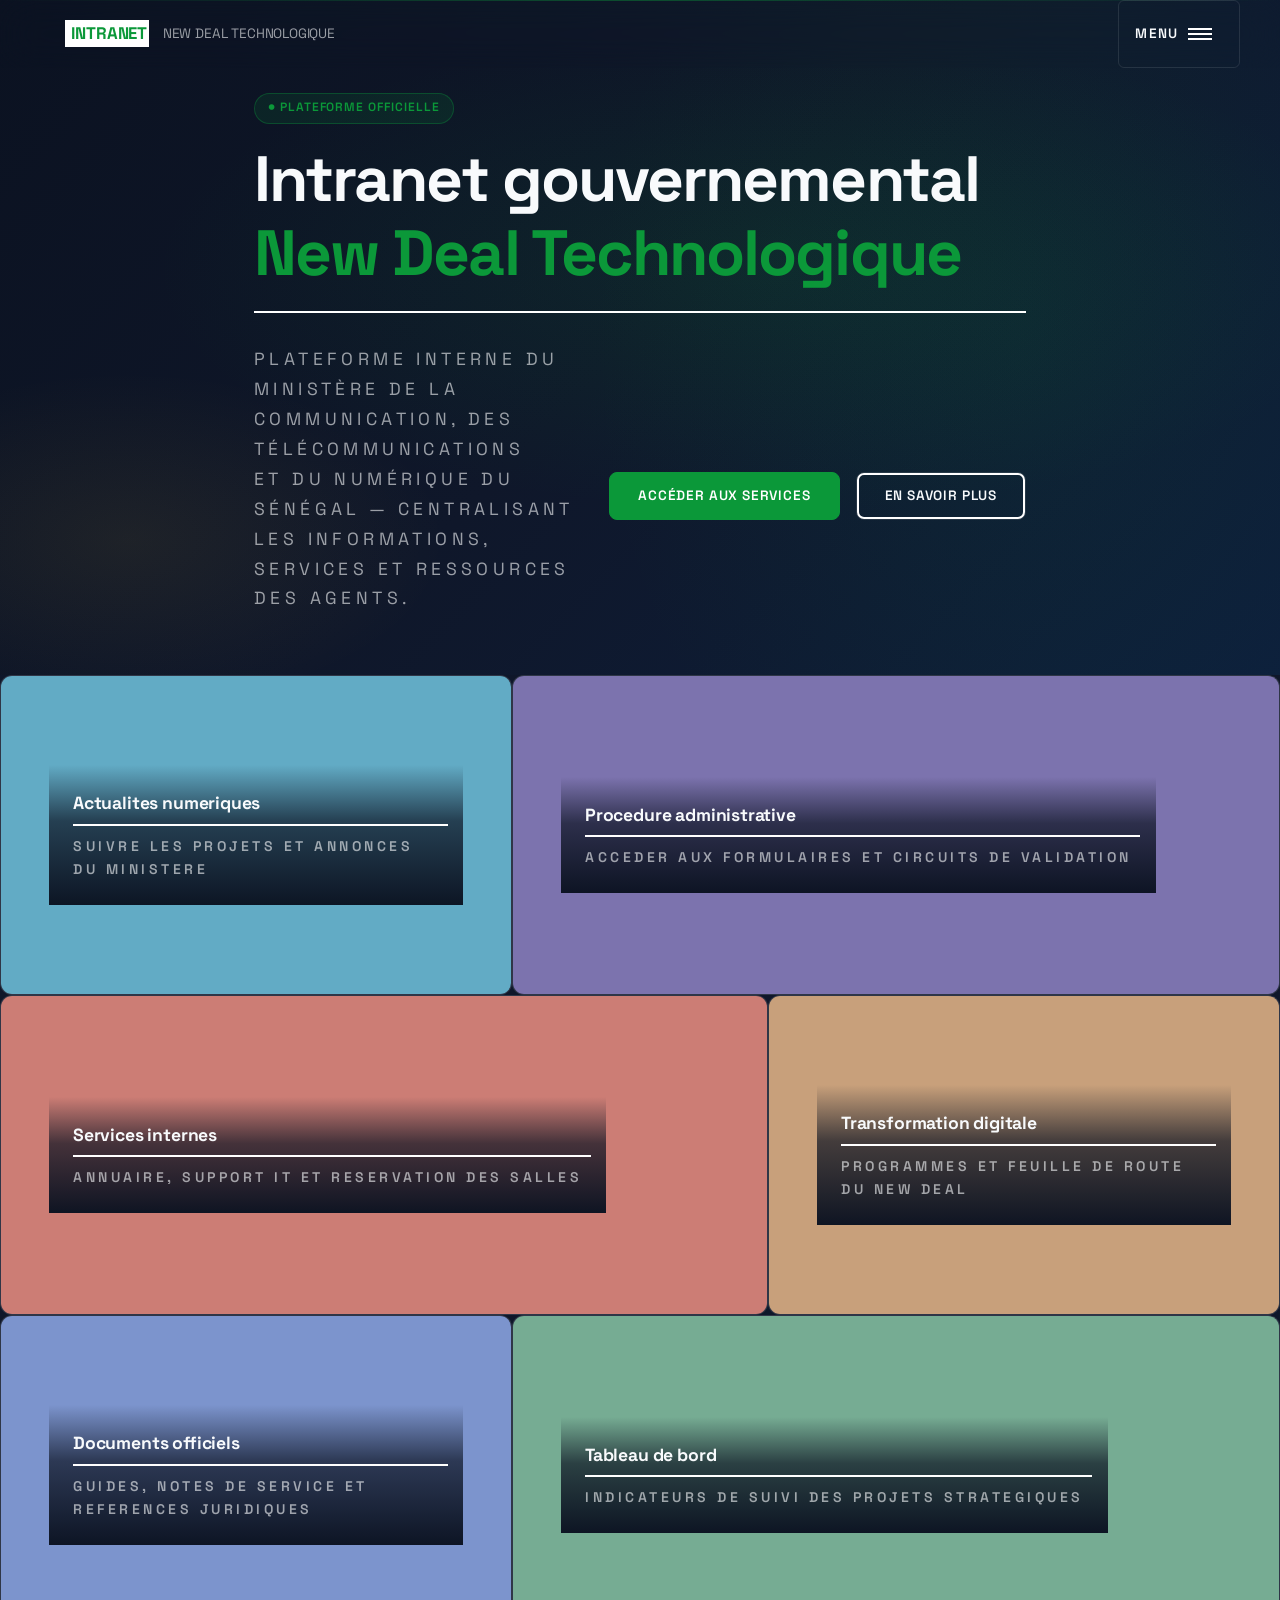
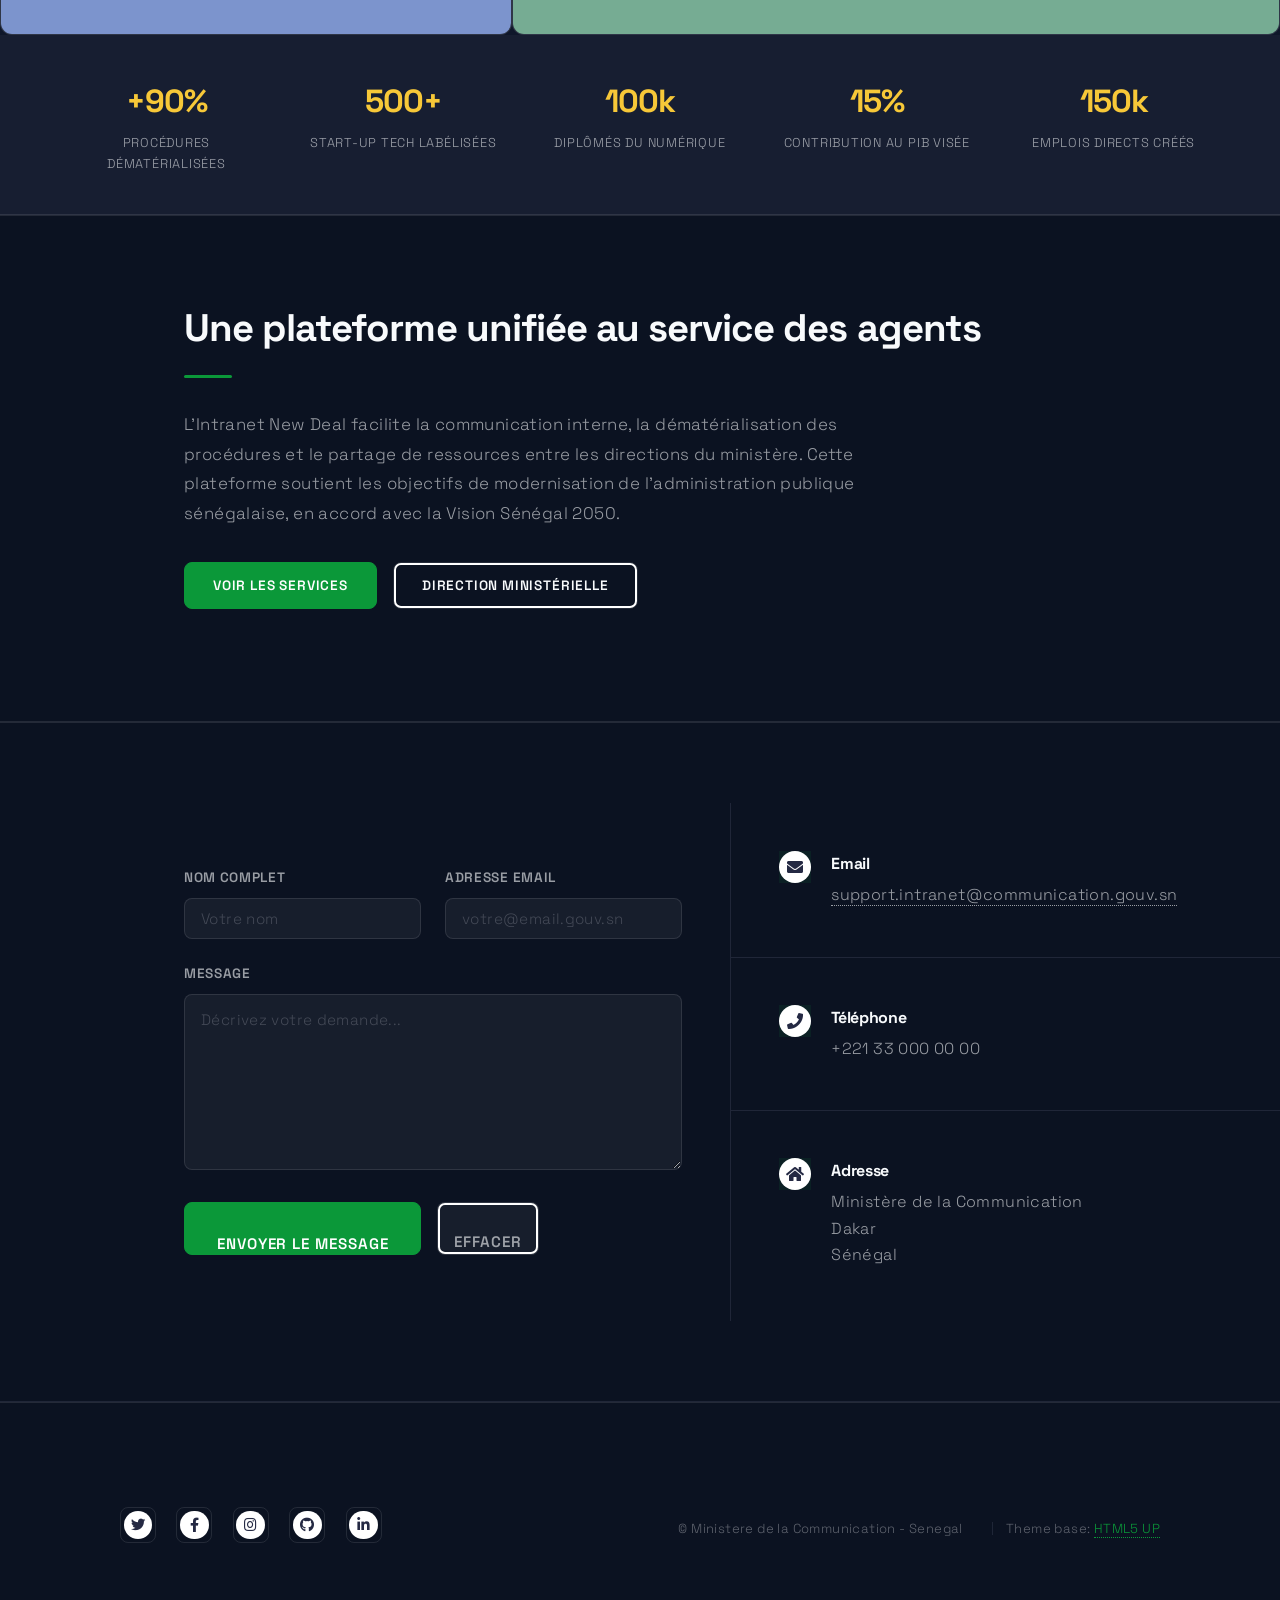
==== commit 36fbe72e: "feat(ui): redesign intranet with New Deal Technologique theme Dark navy (#0F172A) + Space Grotesk fo" ====
--- a/index.html
+++ b/index.html
@@ -6,10 +6,11 @@
 -->
 <html>
 	<head>
-		<title>Intranet New Deal Technologique - Ministere de la Communication</title>
+		<title>Intranet New Deal Technologique - Ministère de la Communication</title>
 		<meta charset="utf-8" />
 		<meta name="viewport" content="width=device-width, initial-scale=1, user-scalable=no" />
 		<link rel="stylesheet" href="assets/css/main.css" />
+		<link rel="stylesheet" href="assets/css/newdeal-theme.css" />
 		<noscript><link rel="stylesheet" href="assets/css/noscript.css" /></noscript>
 	</head>
 	<body class="is-preload">
@@ -42,14 +43,16 @@
 				<!-- Banner -->
 					<section id="banner" class="major">
 						<div class="inner">
+							<div class="nd-badge">&#x25CF; Plateforme officielle</div>
 							<header class="major">
-								<h1>Bienvenue sur l'Intranet gouvernemental New Deal</h1>
+								<h1>Intranet gouvernemental<br /><em>New Deal Technologique</em></h1>
 							</header>
 							<div class="content">
-								<p>Plateforme interne du Ministere de la Communication du Senegal,<br />
-								concue pour centraliser les informations, services et ressources des agents.</p>
+								<p>Plateforme interne du Ministère de la Communication, des Télécommunications<br />
+								et du Numérique du Sénégal — centralisant les informations, services et ressources des agents.</p>
 								<ul class="actions">
-									<li><a href="#one" class="button next scrolly">Explorer</a></li>
+									<li><a href="#one" class="button primary scrolly">Accéder aux services</a></li>
+									<li><a href="#two" class="button scrolly">En savoir plus</a></li>
 								</ul>
 							</div>
 						</div>
@@ -115,16 +118,26 @@
 									</header>
 								</article>
 							</section>
+
+						<!-- Stats -->
+						<div class="nd-stats">
+							<div class="stat"><span class="value">+90%</span><span class="label">Procédures dématérialisées</span></div>
+							<div class="stat"><span class="value">500+</span><span class="label">Start-up Tech labélisées</span></div>
+							<div class="stat"><span class="value">100k</span><span class="label">Diplômés du Numérique</span></div>
+							<div class="stat"><span class="value">15%</span><span class="label">Contribution au PIB visée</span></div>
+							<div class="stat"><span class="value">150k</span><span class="label">Emplois directs créés</span></div>
+						</div>
 
 						<!-- Two -->
 							<section id="two">
 								<div class="inner">
 									<header class="major">
-										<h2>Une plateforme unifiee au service des agents</h2>
-									</header>
-									<p>L'Intranet New Deal facilite la communication interne, la dematerialisation des procedures et le partage de ressources entre les directions du ministere. Cette plateforme soutient les objectifs de modernisation de l'administration publique senegalaise.</p>
+										<h2>Une plateforme unifiée au service des agents</h2>
+									</header>
+									<p>L'Intranet New Deal facilite la communication interne, la dématérialisation des procédures et le partage de ressources entre les directions du ministère. Cette plateforme soutient les objectifs de modernisation de l'administration publique sénégalaise, en accord avec la Vision Sénégal 2050.</p>
 									<ul class="actions">
-										<li><a href="landing.html" class="button next">Voir les services</a></li>
+										<li><a href="landing.html" class="button primary">Voir les services</a></li>
+										<li><a href="generic.html" class="button">Direction ministérielle</a></li>
 									</ul>
 								</div>
 							</section>
@@ -138,21 +151,21 @@
 								<form method="post" action="#">
 									<div class="fields">
 										<div class="field half">
-											<label for="name">Name</label>
-											<input type="text" name="name" id="name" />
+											<label for="name">Nom complet</label>
+											<input type="text" name="name" id="name" placeholder="Votre nom" />
 										</div>
 										<div class="field half">
-											<label for="email">Email</label>
-											<input type="text" name="email" id="email" />
+											<label for="email">Adresse email</label>
+											<input type="text" name="email" id="email" placeholder="votre@email.gouv.sn" />
 										</div>
 										<div class="field">
 											<label for="message">Message</label>
-											<textarea name="message" id="message" rows="6"></textarea>
+											<textarea name="message" id="message" rows="6" placeholder="Décrivez votre demande..."></textarea>
 										</div>
 									</div>
 									<ul class="actions">
-										<li><input type="submit" value="Send Message" class="primary" /></li>
-										<li><input type="reset" value="Clear" /></li>
+										<li><input type="submit" value="Envoyer le message" class="primary" /></li>
+										<li><input type="reset" value="Effacer" /></li>
 									</ul>
 								</form>
 							</section>
@@ -167,17 +180,17 @@
 								<section>
 									<div class="contact-method">
 										<span class="icon solid alt fa-phone"></span>
-										<h3>Phone</h3>
+										<h3>Téléphone</h3>
 										<span>+221 33 000 00 00</span>
 									</div>
 								</section>
 								<section>
 									<div class="contact-method">
 										<span class="icon solid alt fa-home"></span>
-										<h3>Address</h3>
-										<span>Ministere de la Communication<br />
+										<h3>Adresse</h3>
+										<span>Ministère de la Communication<br />
 										Dakar<br />
-										Senegal</span>
+										Sénégal</span>
 									</div>
 								</section>
 							</section>
--- a/assets/css/newdeal-theme.css
+++ b/assets/css/newdeal-theme.css
@@ -0,0 +1,787 @@
+/*
+  New Deal Technologique Theme Override
+  Inspired by newdealtechnologique.sn
+  Dark navy + Space Grotesk + Senegal flag accents (green/gold)
+*/
+
+@import url('https://fonts.googleapis.com/css2?family=Space+Grotesk:wght@300;400;500;600;700&display=swap');
+
+/* ── Variables ── */
+:root {
+  --bg-deep:       #0B1221;
+  --bg-navy:       #0F172A;
+  --bg-card:       rgba(255,255,255,0.04);
+  --bg-card-hover: rgba(255,255,255,0.08);
+  --border:        rgba(255,255,255,0.1);
+  --border-accent: rgba(11,152,57,0.4);
+
+  --accent-green:  #0B9839;
+  --accent-green2: #0fcf4f;
+  --accent-gold:   #F7C838;
+  --accent-blue:   #3B82F6;
+
+  --text-white:    #F8FAFC;
+  --text-muted:    rgba(248,250,252,0.6);
+  --text-subtle:   rgba(248,250,252,0.35);
+
+  --font: 'Space Grotesk', 'Source Sans Pro', sans-serif;
+  --radius: 12px;
+  --radius-lg: 20px;
+}
+
+/* ── Base ── */
+html, body {
+  background-color: var(--bg-navy) !important;
+  color: var(--text-white) !important;
+  font-family: var(--font) !important;
+  line-height: 1.65;
+}
+
+/* ── Wrapper ── */
+#wrapper {
+  background: var(--bg-navy);
+}
+
+/* ════════════════════════════════════════
+   HEADER / NAV
+   ════════════════════════════════════════ */
+#header {
+  background: rgba(11, 18, 33, 0.85) !important;
+  backdrop-filter: blur(20px) !important;
+  -webkit-backdrop-filter: blur(20px) !important;
+  border-bottom: 1px solid var(--border) !important;
+  padding: 0 2.5rem !important;
+  height: 68px;
+  display: flex;
+  align-items: center;
+  justify-content: space-between;
+}
+
+#header.alt {
+  background: transparent !important;
+  border-bottom: 1px solid transparent !important;
+  position: absolute;
+  top: 0;
+  left: 0;
+  right: 0;
+  z-index: 100;
+}
+
+#header .logo {
+  font-family: var(--font) !important;
+  font-size: 1.05rem !important;
+  font-weight: 700 !important;
+  letter-spacing: -0.01em;
+  color: var(--text-white) !important;
+  text-decoration: none !important;
+  display: flex;
+  align-items: center;
+  gap: 0.5rem;
+  border: none !important;
+}
+
+#header .logo strong {
+  color: var(--accent-green) !important;
+  font-weight: 700;
+}
+
+#header .logo span {
+  color: var(--text-muted) !important;
+  font-weight: 400;
+  font-size: 0.85rem;
+}
+
+#header nav > a {
+  font-family: var(--font) !important;
+  font-weight: 600 !important;
+  font-size: 0.85rem !important;
+  letter-spacing: 0.08em !important;
+  text-transform: uppercase !important;
+  color: var(--text-white) !important;
+  border: 1px solid var(--border) !important;
+  border-radius: 6px !important;
+  padding: 0.45rem 1rem !important;
+  transition: all 0.2s !important;
+}
+
+#header nav > a:hover {
+  background: var(--bg-card-hover) !important;
+  border-color: var(--accent-green) !important;
+  color: var(--accent-green) !important;
+}
+
+/* ── Mobile Menu ── */
+#menu {
+  background: #080f1e !important;
+  border-left: 1px solid var(--border) !important;
+}
+
+#menu .links a {
+  color: var(--text-white) !important;
+  font-family: var(--font) !important;
+  font-weight: 500 !important;
+  border-bottom: 1px solid var(--border) !important;
+  padding: 1rem 0 !important;
+}
+
+#menu .links a:hover {
+  color: var(--accent-green) !important;
+}
+
+#menu .close {
+  color: var(--text-muted) !important;
+}
+
+/* ════════════════════════════════════════
+   HERO / BANNER
+   ════════════════════════════════════════ */
+#banner {
+  background-color: var(--bg-deep) !important;
+  background-image:
+    radial-gradient(ellipse 80% 60% at 60% 40%, rgba(11,152,57,0.12) 0%, transparent 60%),
+    radial-gradient(ellipse 50% 50% at 10% 80%, rgba(247,200,56,0.07) 0%, transparent 50%),
+    linear-gradient(135deg, #0B1221 0%, #0F172A 50%, #0d1f3c 100%) !important;
+  position: relative;
+  overflow: hidden;
+  min-height: 100vh;
+  display: flex;
+  align-items: center;
+}
+
+#banner::before {
+  content: '';
+  position: absolute;
+  top: -50%;
+  right: -20%;
+  width: 80%;
+  height: 200%;
+  background: radial-gradient(ellipse, rgba(11,152,57,0.08) 0%, transparent 60%);
+  pointer-events: none;
+}
+
+#banner::after {
+  content: '';
+  position: absolute;
+  bottom: 0;
+  left: 0;
+  right: 0;
+  height: 1px;
+  background: linear-gradient(90deg, transparent, var(--accent-green), transparent);
+}
+
+#banner .inner {
+  padding: 8rem 4rem 6rem !important;
+  position: relative;
+  z-index: 1;
+  max-width: 900px;
+}
+
+#banner header.major h1 {
+  font-family: var(--font) !important;
+  font-size: clamp(2.4rem, 5vw, 4rem) !important;
+  font-weight: 700 !important;
+  line-height: 1.15 !important;
+  letter-spacing: -0.03em !important;
+  color: var(--text-white) !important;
+  margin-bottom: 1.5rem !important;
+  border-bottom: none !important;
+}
+
+#banner header.major h1 em,
+#banner header.major h1 strong {
+  color: var(--accent-green);
+  font-style: normal;
+}
+
+#banner header.major h2 {
+  font-size: clamp(1.6rem, 3vw, 2.5rem) !important;
+  font-weight: 700 !important;
+  color: var(--text-white) !important;
+  letter-spacing: -0.02em !important;
+  border-bottom: none !important;
+}
+
+#banner .content p {
+  font-size: 1.1rem !important;
+  color: var(--text-muted) !important;
+  line-height: 1.7 !important;
+  margin-bottom: 2rem !important;
+  font-weight: 400 !important;
+}
+
+/* Style 2 banner variant */
+#banner.style2 {
+  background-color: var(--bg-deep) !important;
+  background-image:
+    radial-gradient(ellipse 70% 60% at 80% 40%, rgba(247,200,56,0.1) 0%, transparent 60%),
+    linear-gradient(135deg, #0B1221 0%, #0F172A 100%) !important;
+}
+
+#banner.style2 .inner {
+  padding: 7rem 4rem 5rem !important;
+}
+
+/* ════════════════════════════════════════
+   BUTTONS
+   ════════════════════════════════════════ */
+.button, input[type="submit"], input[type="reset"], input[type="button"] {
+  font-family: var(--font) !important;
+  font-weight: 600 !important;
+  font-size: 0.85rem !important;
+  letter-spacing: 0.06em !important;
+  text-transform: uppercase !important;
+  border-radius: 8px !important;
+  padding: 0.75rem 1.75rem !important;
+  transition: all 0.25s !important;
+  border: 1px solid var(--border) !important;
+  background: transparent !important;
+  color: var(--text-white) !important;
+  cursor: pointer;
+  display: inline-flex;
+  align-items: center;
+  gap: 0.4rem;
+}
+
+.button:hover {
+  background: var(--bg-card-hover) !important;
+  border-color: rgba(255,255,255,0.25) !important;
+  color: var(--text-white) !important;
+}
+
+.button.primary, input[type="submit"].primary {
+  background: var(--accent-green) !important;
+  border-color: var(--accent-green) !important;
+  color: #fff !important;
+}
+
+.button.primary:hover {
+  background: var(--accent-green2) !important;
+  border-color: var(--accent-green2) !important;
+  transform: translateY(-1px);
+  box-shadow: 0 8px 24px rgba(11,152,57,0.35) !important;
+}
+
+.button.next::after,
+.button.next:after {
+  content: '' !important;
+}
+
+/* ════════════════════════════════════════
+   TILES (index.html cards)
+   ════════════════════════════════════════ */
+#one.tiles {
+  background: var(--bg-navy) !important;
+}
+
+#one.tiles article {
+  background: var(--bg-card) !important;
+  border: 1px solid var(--border) !important;
+  border-radius: var(--radius) !important;
+  transition: all 0.3s ease !important;
+  overflow: hidden;
+}
+
+#one.tiles article:hover {
+  background: var(--bg-card-hover) !important;
+  border-color: var(--accent-green) !important;
+  transform: translateY(-4px);
+  box-shadow: 0 16px 40px rgba(0,0,0,0.4), 0 0 0 1px var(--accent-green);
+}
+
+#one.tiles article .image {
+  opacity: 0.6;
+}
+
+#one.tiles article:hover .image {
+  opacity: 0.8;
+}
+
+#one.tiles article header.major {
+  background: linear-gradient(to top, rgba(11,18,33,0.98) 0%, rgba(11,18,33,0.7) 60%, transparent 100%) !important;
+  padding: 1.5rem !important;
+}
+
+#one.tiles article header.major h3 {
+  font-family: var(--font) !important;
+  font-size: 1.1rem !important;
+  font-weight: 700 !important;
+  margin-bottom: 0.4rem !important;
+  letter-spacing: -0.01em !important;
+}
+
+#one.tiles article header.major h3 a {
+  color: var(--text-white) !important;
+  border: none !important;
+  text-decoration: none !important;
+}
+
+#one.tiles article header.major h3 a:hover {
+  color: var(--accent-green) !important;
+}
+
+#one.tiles article header.major p {
+  color: var(--text-muted) !important;
+  font-size: 0.875rem !important;
+}
+
+/* ════════════════════════════════════════
+   SECTION TWO (intro text block)
+   ════════════════════════════════════════ */
+#two {
+  background: var(--bg-deep) !important;
+  border-top: 1px solid var(--border);
+  border-bottom: 1px solid var(--border);
+}
+
+#two .inner {
+  padding: 5rem 4rem !important;
+}
+
+#two header.major h2 {
+  font-family: var(--font) !important;
+  font-size: clamp(1.6rem, 3vw, 2.4rem) !important;
+  font-weight: 700 !important;
+  letter-spacing: -0.025em !important;
+  color: var(--text-white) !important;
+  margin-bottom: 1.5rem !important;
+  border-bottom: none !important;
+  padding-bottom: 0 !important;
+}
+
+#two header.major h2::after {
+  content: '';
+  display: block;
+  width: 48px;
+  height: 3px;
+  background: var(--accent-green);
+  margin-top: 1rem;
+  border-radius: 2px;
+}
+
+#two p {
+  color: var(--text-muted) !important;
+  font-size: 1.05rem !important;
+  line-height: 1.75 !important;
+  max-width: 680px;
+}
+
+/* ════════════════════════════════════════
+   SPOTLIGHTS (landing.html)
+   ════════════════════════════════════════ */
+.spotlights > section {
+  background: var(--bg-navy) !important;
+  border-top: 1px solid var(--border) !important;
+}
+
+.spotlights > section:nth-child(even) {
+  background: var(--bg-deep) !important;
+}
+
+.spotlights > section .content {
+  background: transparent !important;
+  padding: 3rem !important;
+}
+
+.spotlights > section .content .inner header.major h3 {
+  font-family: var(--font) !important;
+  font-size: 1.5rem !important;
+  font-weight: 700 !important;
+  color: var(--text-white) !important;
+  border-bottom: none !important;
+  padding-bottom: 0 !important;
+  margin-bottom: 1rem !important;
+  letter-spacing: -0.02em !important;
+}
+
+.spotlights > section .content .inner header.major h3::after {
+  content: '';
+  display: block;
+  width: 36px;
+  height: 3px;
+  background: var(--accent-gold);
+  margin-top: 0.75rem;
+  border-radius: 2px;
+}
+
+.spotlights > section .content .inner p {
+  color: var(--text-muted) !important;
+  line-height: 1.75 !important;
+}
+
+.spotlights > section .image img {
+  opacity: 0.75;
+}
+
+/* ════════════════════════════════════════
+   SECTION ONE (landing intro)
+   ════════════════════════════════════════ */
+#one .inner {
+  padding: 5rem 4rem !important;
+}
+
+#one .inner header.major h2 {
+  font-family: var(--font) !important;
+  font-size: clamp(1.5rem, 2.5vw, 2.2rem) !important;
+  font-weight: 700 !important;
+  letter-spacing: -0.025em !important;
+  color: var(--text-white) !important;
+  border-bottom: none !important;
+}
+
+#one .inner header.major h2::after {
+  content: '';
+  display: block;
+  width: 48px;
+  height: 3px;
+  background: var(--accent-green);
+  margin-top: 0.85rem;
+  border-radius: 2px;
+}
+
+#one .inner p {
+  color: var(--text-muted) !important;
+  line-height: 1.75 !important;
+}
+
+/* ════════════════════════════════════════
+   THREE section
+   ════════════════════════════════════════ */
+#three {
+  background: var(--bg-deep) !important;
+  border-top: 1px solid var(--border);
+}
+
+#three .inner {
+  padding: 5rem 4rem !important;
+}
+
+#three header.major h2 {
+  font-family: var(--font) !important;
+  font-size: clamp(1.5rem, 2.5vw, 2.2rem) !important;
+  font-weight: 700 !important;
+  letter-spacing: -0.025em !important;
+  color: var(--text-white) !important;
+  border-bottom: none !important;
+}
+
+/* ════════════════════════════════════════
+   GENERIC / ALT MAIN
+   ════════════════════════════════════════ */
+#main.alt {
+  background: var(--bg-navy) !important;
+  padding-top: 80px;
+}
+
+#main.alt #one {
+  background: var(--bg-navy) !important;
+}
+
+#main.alt .inner {
+  padding: 4rem 4rem !important;
+}
+
+#main.alt header.major h1 {
+  font-family: var(--font) !important;
+  font-size: clamp(2rem, 4vw, 3rem) !important;
+  font-weight: 700 !important;
+  letter-spacing: -0.03em !important;
+  color: var(--text-white) !important;
+  border-bottom: none !important;
+  padding-bottom: 0 !important;
+  margin-bottom: 2rem !important;
+}
+
+#main.alt header.major h1::after {
+  content: '';
+  display: block;
+  width: 60px;
+  height: 3px;
+  background: var(--accent-green);
+  margin-top: 1rem;
+  border-radius: 2px;
+}
+
+#main.alt p {
+  color: var(--text-muted) !important;
+  line-height: 1.8 !important;
+  margin-bottom: 1.5rem !important;
+}
+
+#main.alt .image.main img {
+  border-radius: var(--radius) !important;
+  opacity: 0.85;
+  border: 1px solid var(--border);
+}
+
+/* ════════════════════════════════════════
+   CONTACT SECTION
+   ════════════════════════════════════════ */
+#contact {
+  background: var(--bg-deep) !important;
+  border-top: 1px solid var(--border);
+}
+
+#contact .inner {
+  padding: 5rem 4rem !important;
+}
+
+#contact form input,
+#contact form textarea {
+  background: rgba(255,255,255,0.05) !important;
+  border: 1px solid var(--border) !important;
+  border-radius: 8px !important;
+  color: var(--text-white) !important;
+  font-family: var(--font) !important;
+  font-size: 0.95rem !important;
+  padding: 0.75rem 1rem !important;
+  transition: border-color 0.2s !important;
+}
+
+#contact form input:focus,
+#contact form textarea:focus {
+  border-color: var(--accent-green) !important;
+  outline: none !important;
+  box-shadow: 0 0 0 3px rgba(11,152,57,0.15) !important;
+  background: rgba(255,255,255,0.07) !important;
+}
+
+#contact form label {
+  color: var(--text-muted) !important;
+  font-family: var(--font) !important;
+  font-size: 0.85rem !important;
+  font-weight: 600 !important;
+  letter-spacing: 0.05em !important;
+  text-transform: uppercase !important;
+  margin-bottom: 0.5rem !important;
+  display: block;
+}
+
+#contact form input[type="submit"] {
+  background: var(--accent-green) !important;
+  border-color: var(--accent-green) !important;
+  color: #fff !important;
+  font-weight: 600 !important;
+  letter-spacing: 0.06em !important;
+  text-transform: uppercase !important;
+  cursor: pointer !important;
+  padding: 0.85rem 2rem !important;
+}
+
+#contact form input[type="submit"]:hover {
+  background: var(--accent-green2) !important;
+  border-color: var(--accent-green2) !important;
+  transform: translateY(-1px);
+  box-shadow: 0 8px 24px rgba(11,152,57,0.3) !important;
+}
+
+#contact form input[type="reset"] {
+  border-color: var(--border) !important;
+  color: var(--text-muted) !important;
+}
+
+.contact-method span.icon {
+  color: var(--accent-green) !important;
+  border-color: var(--border-accent) !important;
+  background: rgba(11,152,57,0.1) !important;
+}
+
+.contact-method h3 {
+  font-family: var(--font) !important;
+  font-weight: 700 !important;
+  color: var(--text-white) !important;
+  margin-bottom: 0.3rem !important;
+  font-size: 1rem !important;
+}
+
+.contact-method a,
+.contact-method span:not(.icon) {
+  color: var(--text-muted) !important;
+}
+
+.contact-method a:hover {
+  color: var(--accent-green) !important;
+}
+
+/* ════════════════════════════════════════
+   FOOTER
+   ════════════════════════════════════════ */
+#footer {
+  background: var(--bg-deep) !important;
+  border-top: 1px solid var(--border) !important;
+  padding: 2.5rem 4rem !important;
+}
+
+#footer .inner {
+  display: flex;
+  align-items: center;
+  justify-content: space-between;
+  flex-wrap: wrap;
+  gap: 1rem;
+}
+
+#footer .icons a {
+  color: var(--text-subtle) !important;
+  border: 1px solid var(--border) !important;
+  border-radius: 8px !important;
+  width: 36px !important;
+  height: 36px !important;
+  display: inline-flex !important;
+  align-items: center !important;
+  justify-content: center !important;
+  transition: all 0.2s !important;
+  font-size: 0.9rem !important;
+}
+
+#footer .icons a:hover {
+  color: var(--accent-green) !important;
+  border-color: var(--accent-green) !important;
+  background: rgba(11,152,57,0.1) !important;
+}
+
+#footer .copyright {
+  display: flex;
+  gap: 1rem;
+  align-items: center;
+}
+
+#footer .copyright li {
+  color: var(--text-subtle) !important;
+  font-size: 0.82rem !important;
+  font-family: var(--font) !important;
+}
+
+#footer .copyright a {
+  color: var(--accent-green) !important;
+}
+
+/* ════════════════════════════════════════
+   TYPOGRAPHY - HEADINGS
+   ════════════════════════════════════════ */
+h1, h2, h3, h4, h5, h6 {
+  font-family: var(--font) !important;
+  letter-spacing: -0.02em !important;
+}
+
+header.major h2 {
+  border-bottom: none !important;
+  padding-bottom: 0 !important;
+}
+
+/* ════════════════════════════════════════
+   MAIN container backgrounds
+   ════════════════════════════════════════ */
+#main {
+  background: var(--bg-navy) !important;
+}
+
+/* ════════════════════════════════════════
+   PRELOAD / TRANSITIONS
+   ════════════════════════════════════════ */
+body.is-preload *, body.is-preload *:before, body.is-preload *:after {
+  animation: none !important;
+  transition: none !important;
+}
+
+/* ════════════════════════════════════════
+   BADGE / PILL ACCENT (reusable)
+   ════════════════════════════════════════ */
+.nd-badge {
+  display: inline-flex;
+  align-items: center;
+  gap: 0.4rem;
+  background: rgba(11,152,57,0.12);
+  border: 1px solid rgba(11,152,57,0.35);
+  color: var(--accent-green) !important;
+  font-size: 0.75rem;
+  font-weight: 600;
+  letter-spacing: 0.08em;
+  text-transform: uppercase;
+  padding: 0.3rem 0.8rem;
+  border-radius: 999px;
+  margin-bottom: 1.2rem;
+}
+
+/* ════════════════════════════════════════
+   STATS BAR (added to index.html)
+   ════════════════════════════════════════ */
+.nd-stats {
+  background: rgba(255,255,255,0.03);
+  border-top: 1px solid var(--border);
+  border-bottom: 1px solid var(--border);
+  padding: 2.5rem 4rem;
+  display: grid;
+  grid-template-columns: repeat(auto-fit, minmax(160px, 1fr));
+  gap: 2rem;
+}
+
+.nd-stats .stat {
+  text-align: center;
+}
+
+.nd-stats .stat .value {
+  font-family: var(--font);
+  font-size: 2rem;
+  font-weight: 700;
+  color: var(--accent-gold);
+  display: block;
+  letter-spacing: -0.03em;
+}
+
+.nd-stats .stat .label {
+  font-size: 0.8rem;
+  color: var(--text-muted);
+  text-transform: uppercase;
+  letter-spacing: 0.06em;
+  margin-top: 0.25rem;
+  display: block;
+}
+
+/* ════════════════════════════════════════
+   FEATURE TAGS (landing page)
+   ════════════════════════════════════════ */
+.nd-features {
+  display: flex;
+  flex-wrap: wrap;
+  gap: 0.6rem;
+  margin-top: 1.5rem;
+}
+
+.nd-features span {
+  background: rgba(247,200,56,0.08);
+  border: 1px solid rgba(247,200,56,0.2);
+  color: var(--accent-gold) !important;
+  font-size: 0.75rem;
+  font-weight: 600;
+  letter-spacing: 0.06em;
+  text-transform: uppercase;
+  padding: 0.3rem 0.7rem;
+  border-radius: 6px;
+}
+
+/* ════════════════════════════════════════
+   RESPONSIVE
+   ════════════════════════════════════════ */
+@media (max-width: 768px) {
+  #banner .inner,
+  #two .inner,
+  #one .inner,
+  #three .inner,
+  #contact .inner,
+  #main.alt .inner {
+    padding: 3rem 1.5rem !important;
+  }
+
+  .nd-stats {
+    padding: 2rem 1.5rem;
+    grid-template-columns: repeat(2, 1fr);
+  }
+
+  #footer {
+    padding: 2rem 1.5rem !important;
+  }
+
+  #footer .inner {
+    flex-direction: column;
+    align-items: flex-start;
+  }
+}
